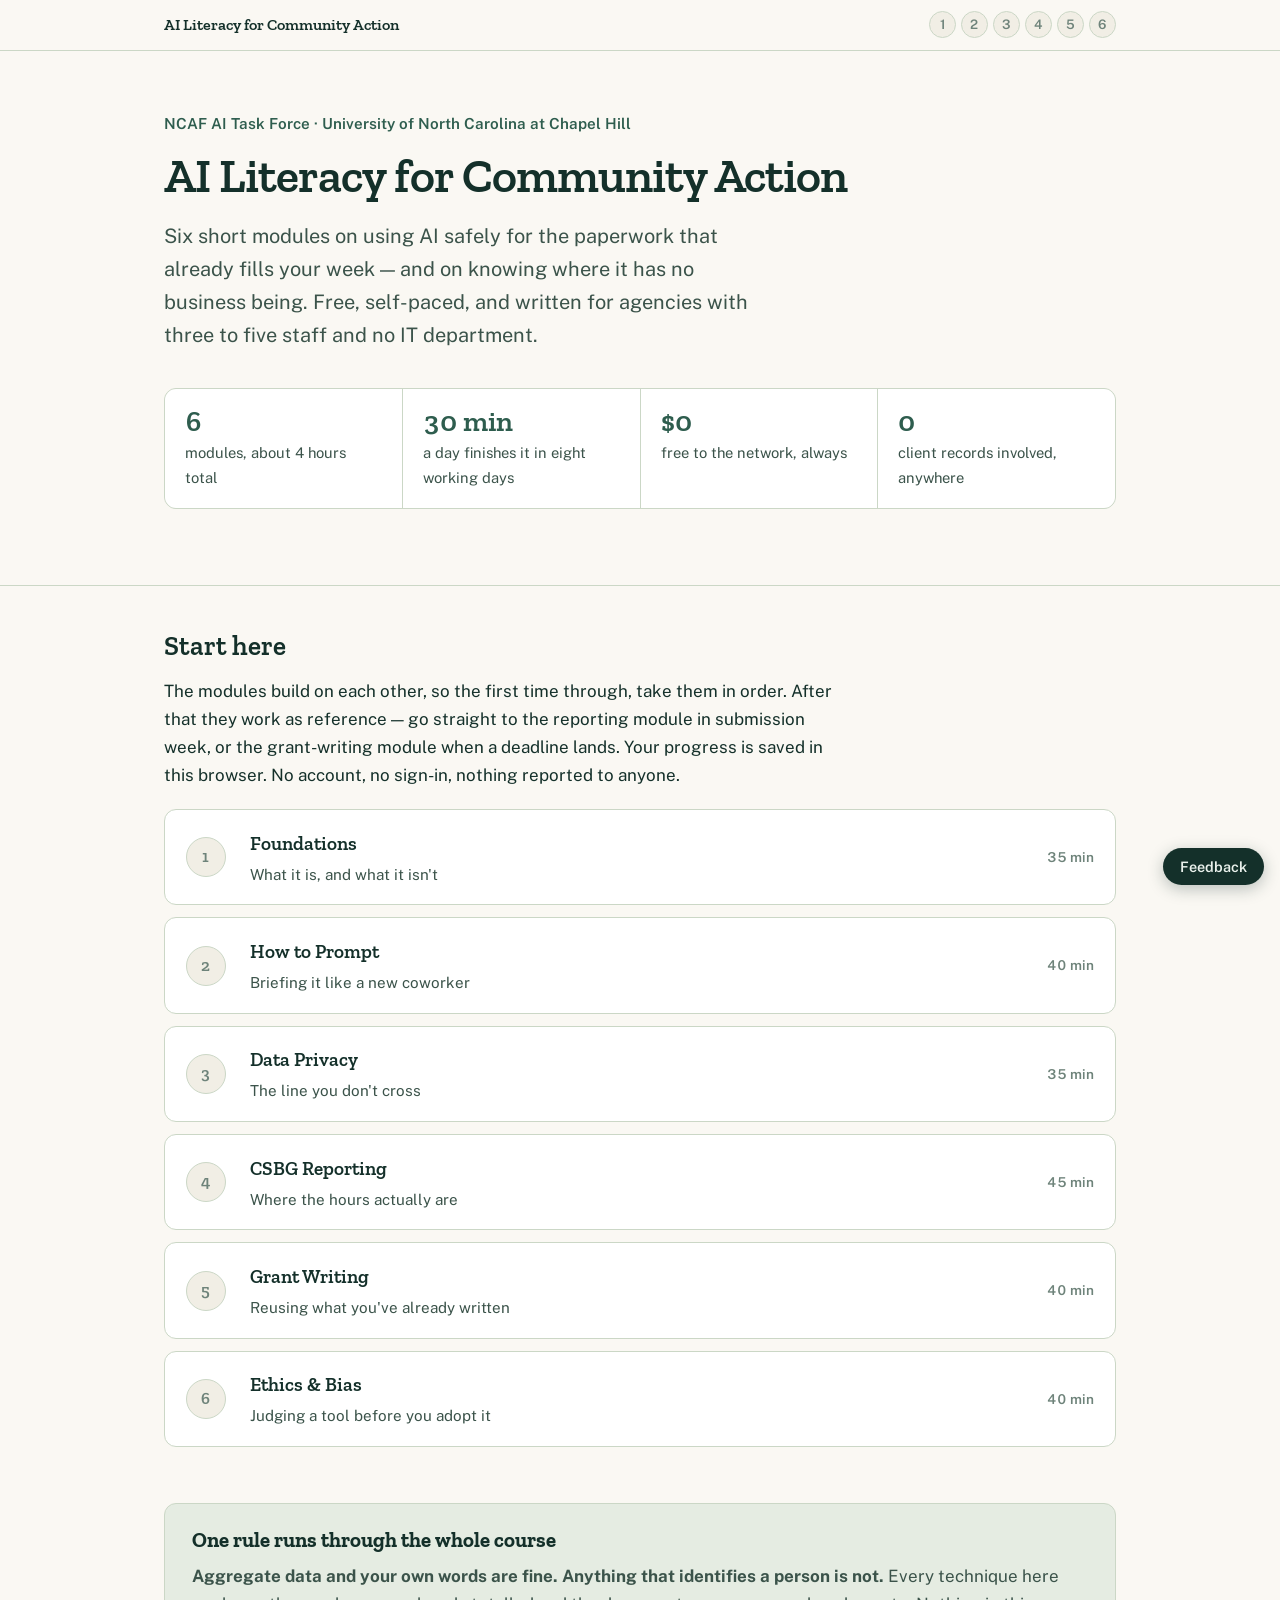
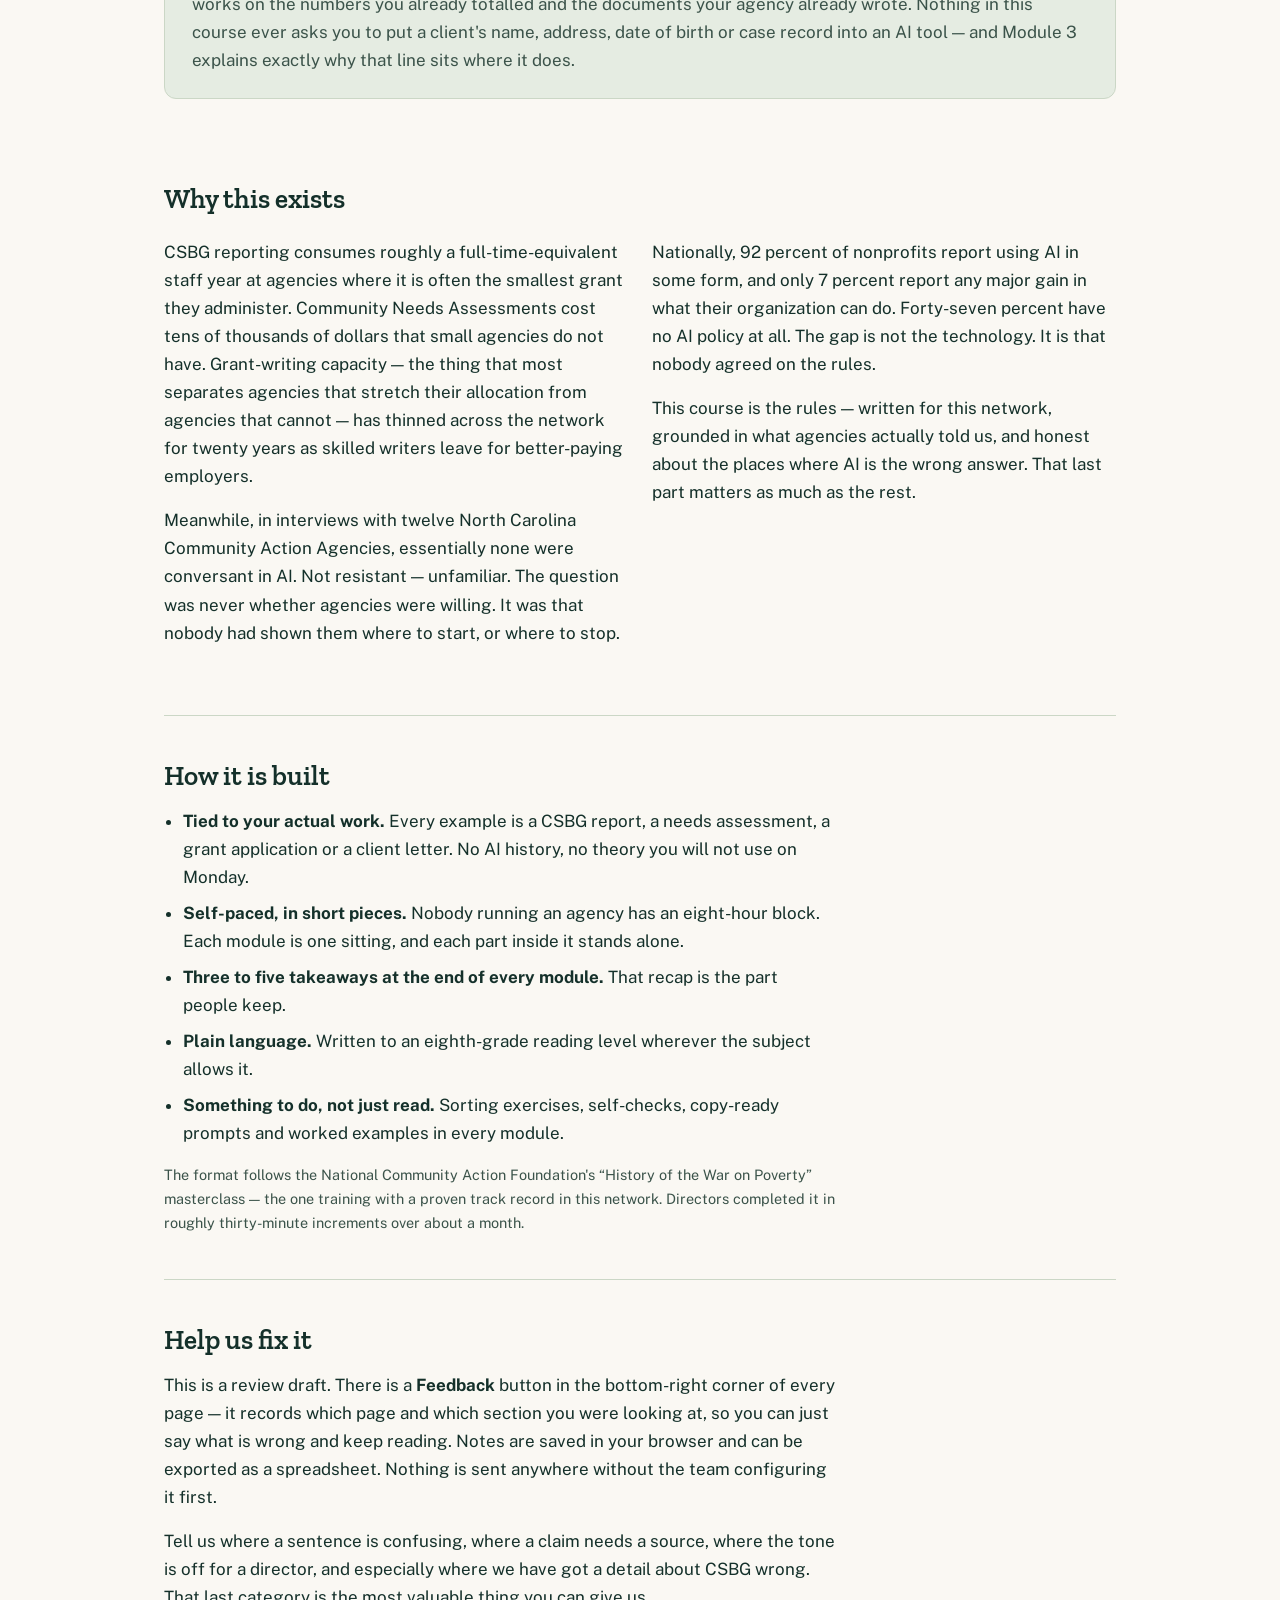
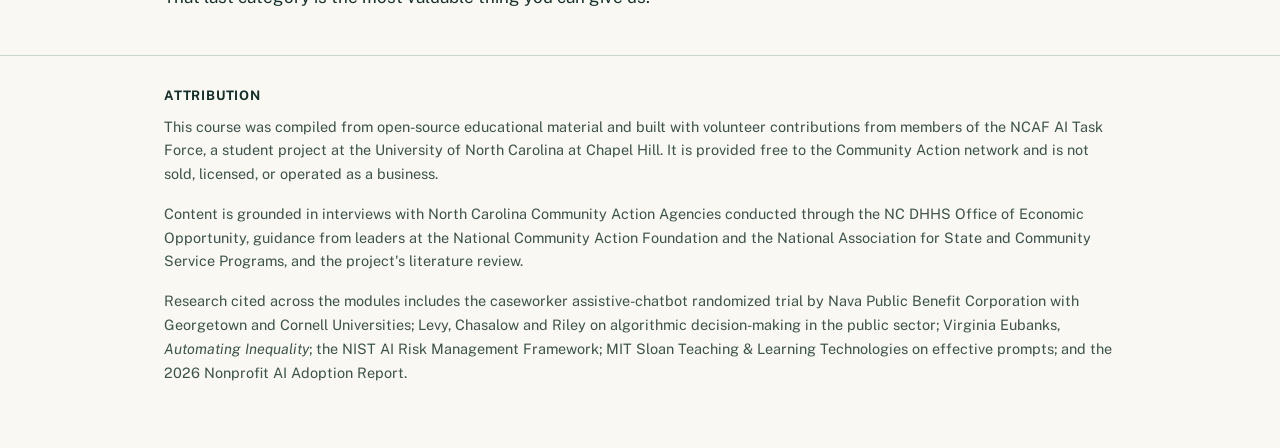
==== src/index.html @ 6fc1f71b "AI literacy course — review draft" ====
<!doctype html>
<html lang="en">
<head>
<meta charset="utf-8">
<meta name="viewport" content="width=device-width, initial-scale=1">
<title>AI Literacy for Community Action</title>
<meta name="description" content="A free, self-paced course helping Community Action Agency staff use AI safely on the administrative work that already fills their week.">
<link rel="preconnect" href="https://fonts.googleapis.com">
<link rel="preconnect" href="https://fonts.gstatic.com" crossorigin>
<link rel="stylesheet" href="https://fonts.googleapis.com/css2?family=Public+Sans:ital,wght@0,400;0,600;0,700;1,400&family=Zilla+Slab:wght@500;600;700&display=swap">
<link rel="stylesheet" href="assets/course.css">
</head>
<body>

<div class="sticky-head">
  <div class="topbar" data-topbar></div>
</div>

<header class="hero home-hero">
  <div class="wrap-wide">
    <p class="kicker">NCAF AI Task Force &middot; University of North Carolina at Chapel Hill</p>
    <h1>AI Literacy for Community Action</h1>
    <p class="lede">
      Six short modules on using AI safely for the paperwork that already fills your week &mdash;
      and on knowing where it has no business being. Free, self-paced, and written for agencies
      with three to five staff and no IT department.
    </p>

    <div class="stat-row">
      <div><div class="n">6</div><div class="l">modules, about 4 hours total</div></div>
      <div><div class="n">30 min</div><div class="l">a day finishes it in eight working days</div></div>
      <div><div class="n">$0</div><div class="l">free to the network, always</div></div>
      <div><div class="n">0</div><div class="l">client records involved, anywhere</div></div>
    </div>
  </div>
</header>

<main class="wrap-wide">

  <section class="lesson" id="start" style="border-bottom:none;padding-bottom:1rem;">
    <h2>Start here</h2>
    <p style="max-width:42rem;">
      The modules build on each other, so the first time through, take them in order. After that
      they work as reference &mdash; go straight to the reporting module in submission week, or
      the grant-writing module when a deadline lands. Your progress is saved in this browser. No
      account, no sign-in, nothing reported to anyone.
    </p>

    <div class="mod-list" id="modList"></div>
  </section>

  <div class="callout">
    <h2>One rule runs through the whole course</h2>
    <p>
      <strong>Aggregate data and your own words are fine. Anything that identifies a person is not.</strong>
      Every technique here works on the numbers you already totalled and the documents your agency
      already wrote. Nothing in this course ever asks you to put a client's name, address, date of
      birth or case record into an AI tool &mdash; and Module 3 explains exactly why that line sits
      where it does.
    </p>
  </div>

  <section class="lesson">
    <h2>Why this exists</h2>
    <div class="two-col">
      <div>
        <p>
          CSBG reporting consumes roughly a full-time-equivalent staff year at agencies where it is
          often the smallest grant they administer. Community Needs Assessments cost tens of
          thousands of dollars that small agencies do not have. Grant-writing capacity &mdash; the
          thing that most separates agencies that stretch their allocation from agencies that
          cannot &mdash; has thinned across the network for twenty years as skilled writers leave
          for better-paying employers.
        </p>
        <p>
          Meanwhile, in interviews with twelve North Carolina Community Action Agencies, essentially
          none were conversant in AI. Not resistant &mdash; unfamiliar. The question was never
          whether agencies were willing. It was that nobody had shown them where to start, or where
          to stop.
        </p>
      </div>
      <div>
        <p>
          Nationally, 92 percent of nonprofits report using AI in some form, and only 7 percent
          report any major gain in what their organization can do. Forty-seven percent have no AI
          policy at all. The gap is not the technology. It is that nobody agreed on the rules.
        </p>
        <p>
          This course is the rules &mdash; written for this network, grounded in what agencies
          actually told us, and honest about the places where AI is the wrong answer. That last
          part matters as much as the rest.
        </p>
      </div>
    </div>
  </section>

  <section class="lesson">
    <h2>How it is built</h2>
    <ul class="plain" style="max-width:42rem;">
      <li><strong>Tied to your actual work.</strong> Every example is a CSBG report, a needs assessment, a grant application or a client letter. No AI history, no theory you will not use on Monday.</li>
      <li><strong>Self-paced, in short pieces.</strong> Nobody running an agency has an eight-hour block. Each module is one sitting, and each part inside it stands alone.</li>
      <li><strong>Three to five takeaways at the end of every module.</strong> That recap is the part people keep.</li>
      <li><strong>Plain language.</strong> Written to an eighth-grade reading level wherever the subject allows it.</li>
      <li><strong>Something to do, not just read.</strong> Sorting exercises, self-checks, copy-ready prompts and worked examples in every module.</li>
    </ul>
    <p class="source-note" style="max-width:42rem;">
      The format follows the National Community Action Foundation's &ldquo;History of the War on
      Poverty&rdquo; masterclass &mdash; the one training with a proven track record in this
      network. Directors completed it in roughly thirty-minute increments over about a month.
    </p>
  </section>

  <section class="lesson" style="border-bottom:none;">
    <h2>Help us fix it</h2>
    <p style="max-width:42rem;">
      This is a review draft. There is a <strong>Feedback</strong> button in the bottom-right corner
      of every page &mdash; it records which page and which section you were looking at, so you can
      just say what is wrong and keep reading. Notes are saved in your browser and can be exported
      as a spreadsheet. Nothing is sent anywhere without the team configuring it first.
    </p>
    <p style="max-width:42rem;">
      Tell us where a sentence is confusing, where a claim needs a source, where the tone is off for
      a director, and especially where we have got a detail about CSBG wrong. That last category is
      the most valuable thing you can give us.
    </p>
  </section>

</main>

<footer class="attrib">
  <div class="wrap-wide">
    <h4>Attribution</h4>
    <p>
      This course was compiled from open-source educational material and built with volunteer
      contributions from members of the NCAF AI Task Force, a student project at the University of
      North Carolina at Chapel Hill. It is provided free to the Community Action network and is not
      sold, licensed, or operated as a business.
    </p>
    <p>
      Content is grounded in interviews with North Carolina Community Action Agencies conducted
      through the NC DHHS Office of Economic Opportunity, guidance from leaders at the National
      Community Action Foundation and the National Association for State and Community Service
      Programs, and the project's literature review.
    </p>
    <p>
      Research cited across the modules includes the caseworker assistive-chatbot randomized trial
      by Nava Public Benefit Corporation with Georgetown and Cornell Universities; Levy, Chasalow
      and Riley on algorithmic decision-making in the public sector; Virginia Eubanks,
      <em>Automating Inequality</em>; the NIST AI Risk Management Framework; MIT Sloan Teaching
      &amp; Learning Technologies on effective prompts; and the 2026 Nonprofit AI Adoption Report.
    </p>
  </div>
</footer>

<script src="assets/config.js"></script>
<script src="assets/course.js" defer></script>
<script src="assets/feedback.js" defer></script>
<script>
document.addEventListener("DOMContentLoaded", function () {
  var host = document.getElementById("modList");
  var prog = window.NCAF_progress ? window.NCAF_progress() : {};
  host.innerHTML = (window.NCAF_MODULES || []).map(function (m) {
    var done = prog["m" + m.n] && prog["m" + m.n].complete;
    return '<a class="mod-card' + (done ? " done" : "") + '" href="' + m.file + '">' +
      '<span class="num">' + (done ? "✓" : m.n) + "</span>" +
      '<span><span class="nm">' + m.name + '</span><span class="ds">' + m.ds + "</span></span>" +
      '<span class="mins">' + (done ? "Complete" : m.mins + " min") + "</span></a>";
  }).join("");
});
</script>
</body>
</html>
---- src/assets/course.css ----
/* ===========================================================================
   NCAF AI Task Force — AI Literacy for Community Action Agencies
   Shared stylesheet. Design system established in Module 2 (M. Golbasi) and
   carried unchanged across the series.
   =========================================================================== */

:root {
  --paper: #FAF8F3;
  --paper-2: #F1EEE5;
  --ink: #14302A;
  --ink-soft: #3B534A;
  --ink-faint: #6E837A;
  --green: #2E5D4E;
  --green-deep: #24493D;
  --sage: #E5ECE2;
  --sage-line: #CBD7C6;
  --marigold: #B0740F;
  --marigold-soft: #F6E9CB;
  --rust: #A2412A;
  --rust-soft: #F4E1D9;
  --rust-line: #E4C4B9;
  --white: #FFFFFF;
  --shadow-sm: 0 1px 2px rgba(20,48,42,.06);
  --shadow-md: 0 2px 12px rgba(20,48,42,.09);
  --shadow-lg: 0 8px 30px rgba(20,48,42,.16);
  --radius: 6px;
  --radius-lg: 12px;
  --maxw: 46rem;
}

* { box-sizing: border-box; }
html { scroll-behavior: smooth; }
@media (prefers-reduced-motion: reduce) {
  html { scroll-behavior: auto; }
  *, *::before, *::after { transition: none !important; animation: none !important; }
}

body {
  margin: 0;
  background: var(--paper);
  color: var(--ink);
  font-family: "Public Sans", system-ui, -apple-system, sans-serif;
  font-size: 1.0625rem;
  line-height: 1.65;
  -webkit-font-smoothing: antialiased;
}

h1, h2, h3, h4 {
  font-family: "Zilla Slab", Georgia, serif;
  line-height: 1.15;
  color: var(--ink);
  margin: 0;
  text-wrap: balance;
}
p { margin: 0 0 1rem; }
p:last-child { margin-bottom: 0; }
a { color: var(--green); }
:focus-visible { outline: 2px solid var(--marigold); outline-offset: 2px; }
[hidden] { display: none !important; }

.wrap { max-width: var(--maxw); margin: 0 auto; padding-inline: 1.25rem; }
.wrap-wide { max-width: 62rem; margin: 0 auto; padding-inline: 1.25rem; }

/* ---------- top bar ---------- */

.sticky-head { position: sticky; top: 0; z-index: 40; background: var(--paper); }
.topbar { border-bottom: 1px solid var(--sage-line); background: var(--paper); }
.topbar-in {
  max-width: 62rem; margin: 0 auto; padding: .7rem 1.25rem;
  display: flex; align-items: center; gap: 1rem; flex-wrap: wrap;
}
.topbar a.home {
  font-family: "Zilla Slab", Georgia, serif; font-weight: 600; font-size: 1rem;
  color: var(--ink); text-decoration: none; white-space: nowrap;
}
.topbar a.home:hover { color: var(--green); }
.topbar .seq { display: flex; gap: .3rem; margin-left: auto; flex-wrap: wrap; }
.topbar .seq a {
  width: 1.7rem; height: 1.7rem; border-radius: 999px;
  display: grid; place-items: center; text-decoration: none;
  font-size: .82rem; font-weight: 600;
  background: var(--paper-2); color: var(--ink-faint); border: 1px solid var(--sage-line);
}
.topbar .seq a:hover { border-color: var(--green); color: var(--green); }
.topbar .seq a.here { background: var(--green); color: #fff; border-color: var(--green); }
.topbar .seq a.done { background: var(--sage); color: var(--green); border-color: var(--green); }

.progress-track { height: 4px; background: var(--paper-2); }
.progress-fill { height: 100%; width: 0%; background: var(--marigold); transition: width .35s ease; }

/* ---------- hero ---------- */

.hero { padding-block: 3.25rem 2.25rem; border-bottom: 1px solid var(--sage-line); }
.hero .kicker { font-weight: 600; font-size: .95rem; color: var(--green); margin-bottom: .75rem; }
.hero h1 { font-size: 2.55rem; font-weight: 600; letter-spacing: -.01em; margin-bottom: 1rem; }
.hero .lede { font-size: 1.2rem; color: var(--ink-soft); max-width: 34rem; }
.meta-row {
  display: flex; flex-wrap: wrap; gap: 1.25rem; margin-top: 1.7rem;
  font-size: .95rem; color: var(--ink-soft);
}
.meta-row strong { color: var(--ink); font-weight: 600; }
@media (max-width: 560px) { .hero h1 { font-size: 1.95rem; } .hero .lede { font-size: 1.08rem; } }

/* ---------- objectives ---------- */

.objectives {
  margin: 2.5rem 0; background: var(--sage); border: 1px solid var(--sage-line);
  border-radius: var(--radius); padding: 1.5rem 1.6rem;
}
.objectives h2 { font-size: 1.25rem; margin-bottom: .9rem; }
.objectives ul { margin: 0; padding-left: 1.2rem; }
.objectives li { margin-bottom: .55rem; }
.objectives li:last-child { margin-bottom: 0; }

/* ---------- lesson sections ---------- */

section.lesson {
  padding-block: 2.75rem; border-bottom: 1px solid var(--sage-line); scroll-margin-top: 4.5rem;
}
section.lesson h2 { font-size: 1.7rem; font-weight: 600; margin-bottom: 1rem; }
section.lesson h3 { font-size: 1.2rem; font-weight: 600; margin: 1.75rem 0 .6rem; color: var(--green); }
.section-num {
  display: inline-block; font-family: "Zilla Slab", serif; font-weight: 600;
  color: var(--marigold); font-size: 1.1rem; margin-bottom: .3rem;
}

ul.plain { padding-left: 1.2rem; margin: .5rem 0 1rem; }
ul.plain li { margin-bottom: .5rem; }
ol.plain { padding-left: 1.3rem; margin: .5rem 0 1rem; }
ol.plain li { margin-bottom: .5rem; }

/* ---------- content blocks ---------- */

.model-card {
  background: var(--white); border: 1px solid var(--sage-line);
  border-left: 4px solid var(--marigold); border-radius: var(--radius);
  padding: 1.4rem 1.5rem; margin: 1.25rem 0; box-shadow: var(--shadow-sm);
}
.model-card p:first-child { font-weight: 600; }

.horizon {
  background: var(--white); border: 1px solid var(--sage-line);
  border-left: 4px solid var(--green); border-radius: var(--radius);
  padding: 1.2rem 1.4rem; margin: 1.25rem 0;
}
.horizon h3 { margin-top: 0; }

.risk {
  background: var(--rust-soft); border: 1px solid var(--rust-line);
  border-radius: var(--radius); padding: 1.2rem 1.4rem; margin: 1.25rem 0;
}
.risk h3 { color: var(--rust); margin-top: 0; }
.risk ul { margin-bottom: 0; }

.compare { display: grid; grid-template-columns: 1fr 1fr; gap: 1rem; margin: 1rem 0 .5rem; }
@media (max-width: 620px) { .compare { grid-template-columns: 1fr; } }
.ex { border-radius: var(--radius); padding: 1rem 1.1rem; font-size: .98rem; }
.ex .tag { font-weight: 700; font-size: .82rem; letter-spacing: .02em; display: block; margin-bottom: .5rem; }
.ex.weak { background: var(--rust-soft); border: 1px solid var(--rust-line); }
.ex.weak .tag { color: var(--rust); }
.ex.strong { background: var(--sage); border: 1px solid var(--sage-line); }
.ex.strong .tag { color: var(--green); }
.ex .quote { font-style: italic; }

.isnot { display: grid; grid-template-columns: 1fr 1fr; gap: .9rem; margin: 1.25rem 0; }
@media (max-width: 620px) { .isnot { grid-template-columns: 1fr; } }
.isnot .col {
  background: var(--white); border: 1px solid var(--sage-line);
  border-radius: var(--radius); padding: 1rem 1.1rem;
}
.isnot h4 {
  font-family: "Public Sans", sans-serif; font-size: .85rem; letter-spacing: .06em;
  text-transform: uppercase; margin-bottom: .7rem; font-weight: 700;
}
.isnot .col.yes h4 { color: var(--green); }
.isnot .col.no h4 { color: var(--rust); }
.isnot ul { margin: 0; padding-left: 1.1rem; }
.isnot li { margin-bottom: .4rem; font-size: .98rem; }
.isnot li:last-child { margin-bottom: 0; }

.types { display: grid; grid-template-columns: 1fr 1fr; gap: .9rem; margin: 1.25rem 0; }
@media (max-width: 620px) { .types { grid-template-columns: 1fr; } }
.type-item {
  background: var(--white); border: 1px solid var(--sage-line);
  border-radius: var(--radius); padding: 1rem 1.1rem;
}
.type-item strong { color: var(--green); display: block; margin-bottom: .25rem; }
.type-item span { font-size: .96rem; color: var(--ink-soft); }

.prompt-box {
  position: relative; background: var(--ink); color: #EAF1EC;
  border-radius: var(--radius); padding: 1.2rem 1.3rem; margin: 1rem 0;
  font-size: .97rem; line-height: 1.6;
}
.prompt-box .label {
  display: block; color: var(--marigold-soft); font-weight: 600;
  font-size: .85rem; margin-bottom: .6rem;
}
.prompt-box .copy-target { display: block; padding-right: 3.8rem; white-space: pre-wrap; }
.copy-btn {
  position: absolute; top: .85rem; right: .85rem;
  background: rgba(255,255,255,.12); color: #EAF1EC; border: 1px solid rgba(255,255,255,.25);
  border-radius: 4px; padding: .3rem .7rem; font-family: "Public Sans", sans-serif;
  font-size: .82rem; font-weight: 600; cursor: pointer; transition: background .2s ease;
}
.copy-btn:hover { background: rgba(255,255,255,.22); }
.copy-btn.copied { background: var(--marigold); border-color: var(--marigold); color: #fff; }

.evidence { margin: 1.25rem 0; }
.evidence .row {
  display: grid; grid-template-columns: 8.5rem 1fr; gap: 1rem;
  padding: 1rem 0; border-bottom: 1px solid var(--paper-2);
}
.evidence .row:last-child { border-bottom: none; }
@media (max-width: 620px) { .evidence .row { grid-template-columns: 1fr; gap: .35rem; } }
.evidence .who { font-weight: 700; font-size: .92rem; color: var(--green); line-height: 1.4; }
.evidence .row.caution .who { color: var(--rust); }

.source-note { font-size: .9rem; color: var(--ink-soft); margin-top: .75rem; }

table.data {
  width: 100%; border-collapse: collapse; margin: 1.25rem 0; font-size: .96rem;
}
.table-scroll { overflow-x: auto; }
table.data th, table.data td {
  text-align: left; padding: .6rem .7rem; border-bottom: 1px solid var(--sage-line);
  vertical-align: top;
}
table.data th {
  font-family: "Public Sans", sans-serif; font-size: .8rem; letter-spacing: .05em;
  text-transform: uppercase; color: var(--ink-faint); font-weight: 700;
}
table.data tbody tr:last-child td { border-bottom: none; }

/* ---------- interactive: sorter ---------- */

.sorter {
  background: var(--white); border: 1px solid var(--sage-line); border-radius: var(--radius);
  padding: 1.4rem 1.5rem; margin: 1.25rem 0; box-shadow: var(--shadow-sm);
}
.legend {
  display: flex; flex-wrap: wrap; gap: .75rem 1.4rem; font-size: .92rem; color: var(--ink-soft);
  padding-bottom: 1.1rem; margin-bottom: 1.1rem; border-bottom: 1px solid var(--paper-2);
}
.legend span { display: inline-flex; align-items: baseline; gap: .45rem; }
.swatch { width: .7rem; height: .7rem; border-radius: 2px; display: inline-block; flex: none; transform: translateY(1px); }
.swatch.go { background: var(--green); }
.swatch.ask { background: var(--marigold); }
.swatch.never { background: var(--rust); }

.task { padding: .95rem 0; border-bottom: 1px solid var(--paper-2); }
.task:last-of-type { border-bottom: none; }
.task .stem { margin-bottom: .65rem; }
.task .choices { display: flex; flex-wrap: wrap; gap: .5rem; }
.pick {
  background: var(--paper-2); border: 1px solid var(--sage-line); border-radius: 999px;
  padding: .32rem .85rem; font-family: "Public Sans", sans-serif; font-size: .9rem;
  font-weight: 600; color: var(--ink-soft); cursor: pointer;
  transition: background .15s ease, color .15s ease, border-color .15s ease;
}
.pick:hover:not(:disabled) { border-color: var(--green); color: var(--ink); }
.pick:disabled { cursor: default; }
.pick.right { background: var(--green); border-color: var(--green); color: #fff; }
.pick.wrong { background: var(--rust); border-color: var(--rust); color: #fff; }
.pick.reveal { background: var(--sage); border-color: var(--green); color: var(--green); }
.task .why {
  display: none; margin-top: .6rem; font-size: .95rem; color: var(--ink-soft);
  padding-left: .85rem; border-left: 3px solid var(--sage-line);
}
.task .why.show { display: block; }
.score {
  margin-top: 1.2rem; padding-top: 1.1rem; border-top: 1px solid var(--paper-2);
  font-weight: 600; color: var(--green);
}

/* ---------- interactive: checklist ---------- */

.checklist {
  background: var(--paper-2); border: 1px solid var(--sage-line);
  border-radius: var(--radius); padding: 1.2rem 1.4rem; margin: 1.25rem 0;
}
.checklist h3 { margin-top: 0; }
.checklist label { display: flex; align-items: flex-start; gap: .6rem; padding: .4rem 0; cursor: pointer; }
.checklist input { margin-top: .42rem; flex: none; accent-color: var(--green); }

/* ---------- interactive: reveal ---------- */

.reveal-btn {
  background: var(--green); color: #fff; border: none; border-radius: var(--radius);
  padding: .6rem 1.1rem; font-family: "Public Sans", sans-serif; font-size: .95rem;
  font-weight: 600; cursor: pointer; transition: background .2s ease;
}
.reveal-btn:hover { background: var(--green-deep); }
.answer { display: none; margin-top: 1rem; }
.answer.show { display: block; }
.practice { background: var(--paper-2); }

/* ---------- interactive: quiz ---------- */

.quiz-q { margin-bottom: 1.75rem; }
.quiz-q p.q { font-weight: 600; margin-bottom: .75rem; }
.option {
  display: block; width: 100%; text-align: left; background: var(--white);
  border: 1px solid var(--sage-line); border-radius: var(--radius);
  padding: .7rem .9rem; margin-bottom: .5rem; font-family: "Public Sans", sans-serif;
  font-size: .98rem; color: var(--ink); cursor: pointer;
  transition: border-color .15s ease, background .15s ease;
}
.option:hover:not(:disabled) { border-color: var(--green); }
.option:disabled { cursor: default; }
.option.correct { background: var(--sage); border-color: var(--green); font-weight: 600; }
.option.wrong { background: var(--rust-soft); border-color: var(--rust); }
.feedback {
  display: none; margin-top: .35rem; font-size: .95rem; color: var(--ink-soft); padding-left: .2rem;
}
.feedback.show { display: block; }

/* ---------- done buttons ---------- */

.done-row { margin-top: 1.5rem; }
.done-btn {
  background: transparent; border: 1px solid var(--sage-line); border-radius: var(--radius);
  padding: .45rem .9rem; font-family: "Public Sans", sans-serif; font-size: .9rem;
  font-weight: 600; color: var(--ink-soft); cursor: pointer; transition: all .15s ease;
}
.done-btn:hover { border-color: var(--green); color: var(--green); }
.done-btn.is-done { background: var(--sage); border-color: var(--green); color: var(--green); }

/* ---------- takeaways ---------- */

.takeaways {
  background: var(--ink); color: #EAF1EC; border-radius: var(--radius);
  padding: 2rem 2.1rem; margin: 2.75rem 0;
}
.takeaways h2 { color: #fff; font-size: 1.6rem; margin-bottom: 1.1rem; }
.takeaways ol { margin: 0; padding-left: 1.3rem; }
.takeaways li { margin-bottom: .85rem; }
.takeaways li:last-child { margin-bottom: 0; }
.takeaways strong { color: var(--marigold-soft); }
@media (max-width: 560px) { .takeaways { padding: 1.5rem 1.4rem; } }

/* ---------- next / footer ---------- */

.next {
  border: 1px solid var(--sage-line); border-radius: var(--radius); background: var(--white);
  padding: 1.3rem 1.5rem; margin-bottom: 2.75rem;
  display: flex; flex-wrap: wrap; gap: 1rem; align-items: center;
}
.next .txt { flex: 1 1 18rem; }
.next h3 { margin: 0 0 .35rem; font-size: 1.15rem; }
.next p { color: var(--ink-soft); margin: 0; font-size: .97rem; }
.next a.go {
  background: var(--green); color: #fff; text-decoration: none; font-weight: 600;
  border-radius: var(--radius); padding: .6rem 1.15rem; white-space: nowrap;
}
.next a.go:hover { background: var(--green-deep); }

footer.attrib {
  border-top: 1px solid var(--sage-line); padding-block: 2rem 4rem;
  font-size: .9rem; color: var(--ink-soft);
}
footer.attrib h4 {
  font-family: "Public Sans", sans-serif; font-size: .82rem; letter-spacing: .06em;
  text-transform: uppercase; margin-bottom: .7rem; color: var(--ink);
}

/* ===========================================================================
   HOME PAGE
   =========================================================================== */

.home-hero { padding-block: 3.75rem 2.5rem; }
.home-hero h1 { font-size: 3rem; font-weight: 600; letter-spacing: -.02em; margin-bottom: 1.1rem; }
.home-hero .lede { font-size: 1.25rem; color: var(--ink-soft); max-width: 38rem; }
@media (max-width: 620px) { .home-hero h1 { font-size: 2.1rem; } .home-hero .lede { font-size: 1.1rem; } }

.stat-row {
  display: grid; grid-template-columns: repeat(auto-fit, minmax(11rem, 1fr));
  gap: 1px; background: var(--sage-line); border: 1px solid var(--sage-line);
  border-radius: var(--radius-lg); overflow: hidden; margin: 2.25rem 0;
}
.stat-row > div { background: var(--white); padding: 1.1rem 1.25rem; }
.stat-row .n {
  font-family: "Zilla Slab", serif; font-size: 1.8rem; font-weight: 600;
  color: var(--green); line-height: 1; margin-bottom: .35rem;
  font-variant-numeric: tabular-nums;
}
.stat-row .l { font-size: .92rem; color: var(--ink-soft); }

.mod-list { display: grid; gap: .75rem; margin: 1.25rem 0 0; }
.mod-card {
  display: grid; grid-template-columns: 3rem 1fr auto; gap: 1rem; align-items: center;
  background: var(--white); border: 1px solid var(--sage-line); border-radius: var(--radius-lg);
  padding: 1.1rem 1.3rem; text-decoration: none; color: var(--ink);
  transition: border-color .15s ease, box-shadow .15s ease, transform .1s ease;
}
.mod-card:hover { border-color: var(--green); box-shadow: var(--shadow-md); }
.mod-card:active { transform: scale(.996); }
.mod-card .num {
  width: 2.5rem; height: 2.5rem; border-radius: 999px; display: grid; place-items: center;
  font-family: "Zilla Slab", serif; font-weight: 600; font-size: 1.05rem;
  background: var(--paper-2); color: var(--ink-faint); border: 1px solid var(--sage-line);
}
.mod-card.done .num { background: var(--green); color: #fff; border-color: var(--green); }
.mod-card .nm { font-family: "Zilla Slab", serif; font-size: 1.2rem; font-weight: 600; display: block; }
.mod-card .ds { font-size: .95rem; color: var(--ink-soft); display: block; margin-top: .15rem; }
.mod-card .mins {
  font-size: .85rem; color: var(--ink-faint); font-weight: 600; white-space: nowrap;
  font-variant-numeric: tabular-nums;
}
@media (max-width: 560px) {
  .mod-card { grid-template-columns: 2.5rem 1fr; }
  .mod-card .mins { grid-column: 2; }
}

.callout {
  background: var(--sage); border: 1px solid var(--sage-line); border-radius: var(--radius-lg);
  padding: 1.5rem 1.7rem; margin: 2.5rem 0;
}
.callout h2 { font-size: 1.3rem; margin-bottom: .6rem; }
.callout p { color: var(--ink-soft); }
.callout p:last-child { margin-bottom: 0; }

.two-col { display: grid; grid-template-columns: 1fr 1fr; gap: 1.5rem; margin: 1.5rem 0; }
@media (max-width: 700px) { .two-col { grid-template-columns: 1fr; } }

.pill {
  display: inline-block; background: var(--marigold-soft); color: var(--marigold);
  border-radius: 999px; padding: .15rem .6rem; font-size: .75rem; font-weight: 700;
  letter-spacing: .04em; text-transform: uppercase; vertical-align: middle;
}
.pill.draft { background: var(--rust-soft); color: var(--rust); }
.pill.ready { background: var(--sage); color: var(--green); }
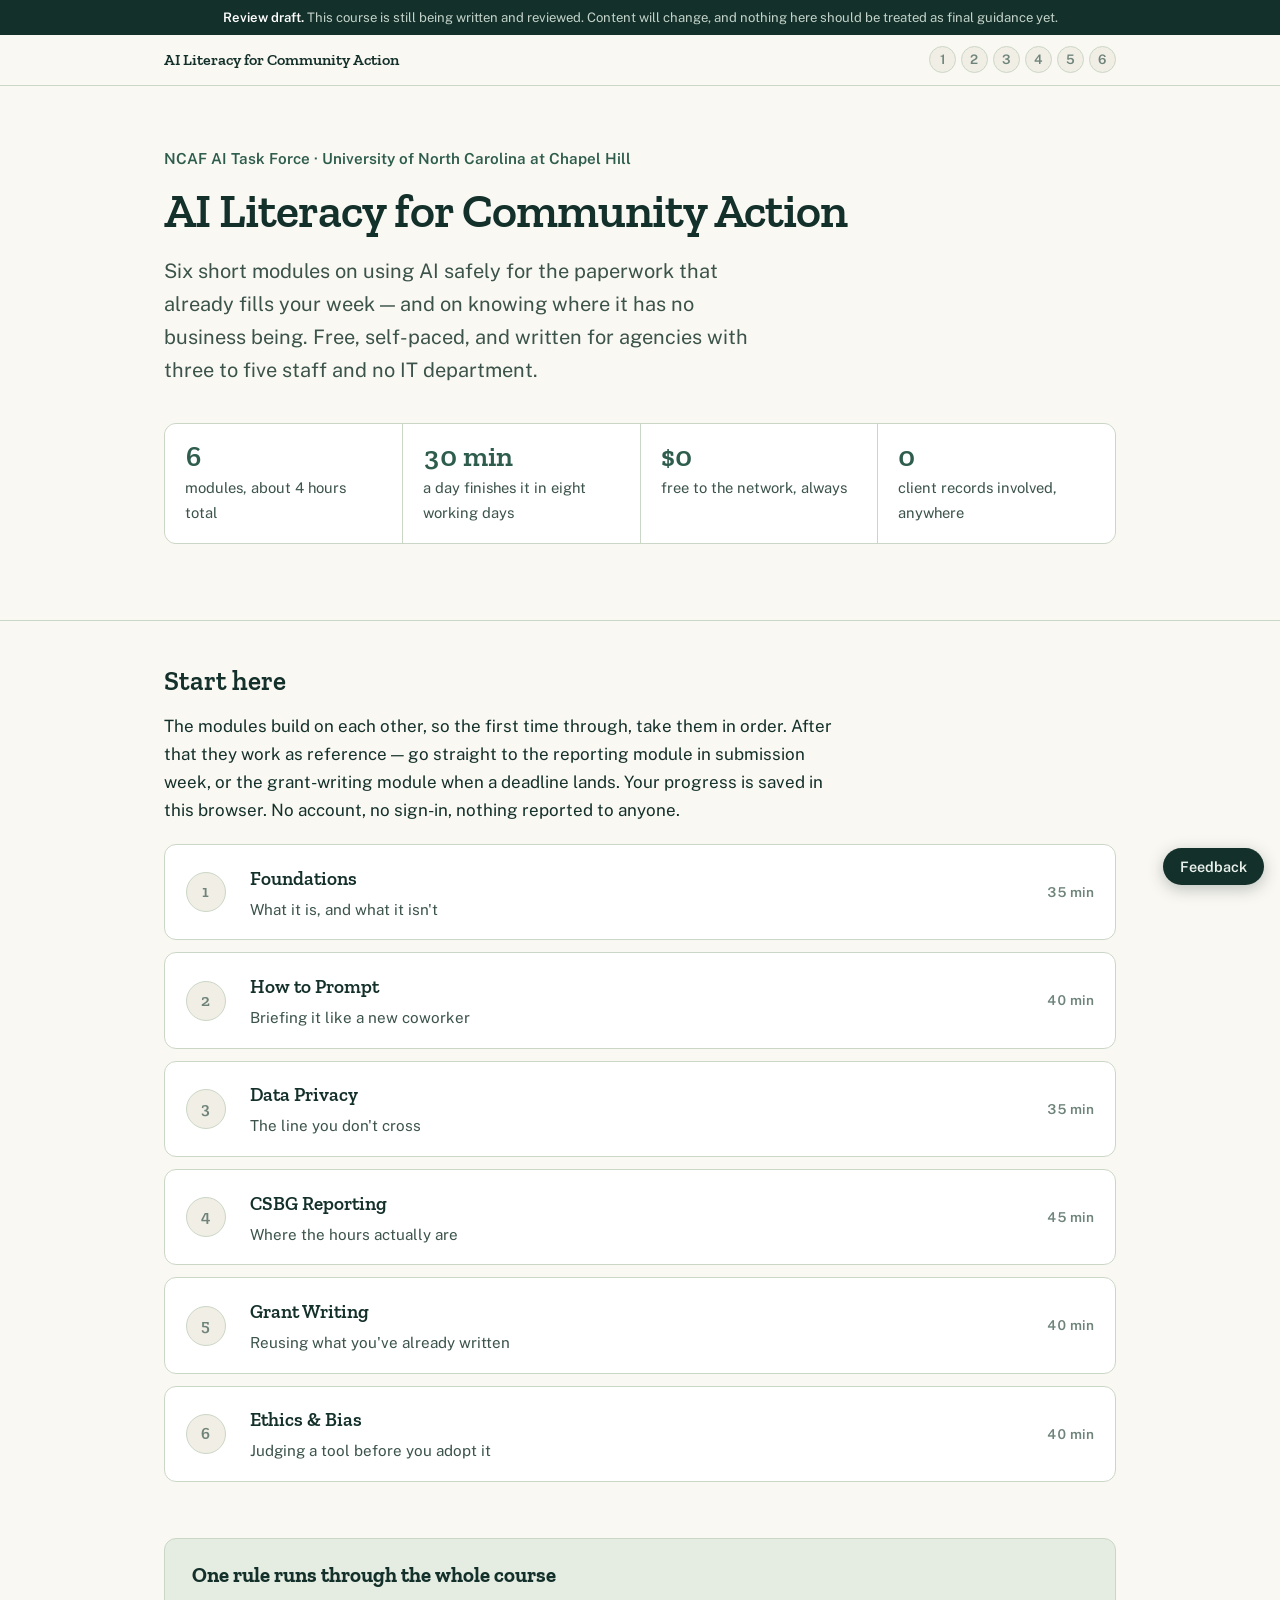
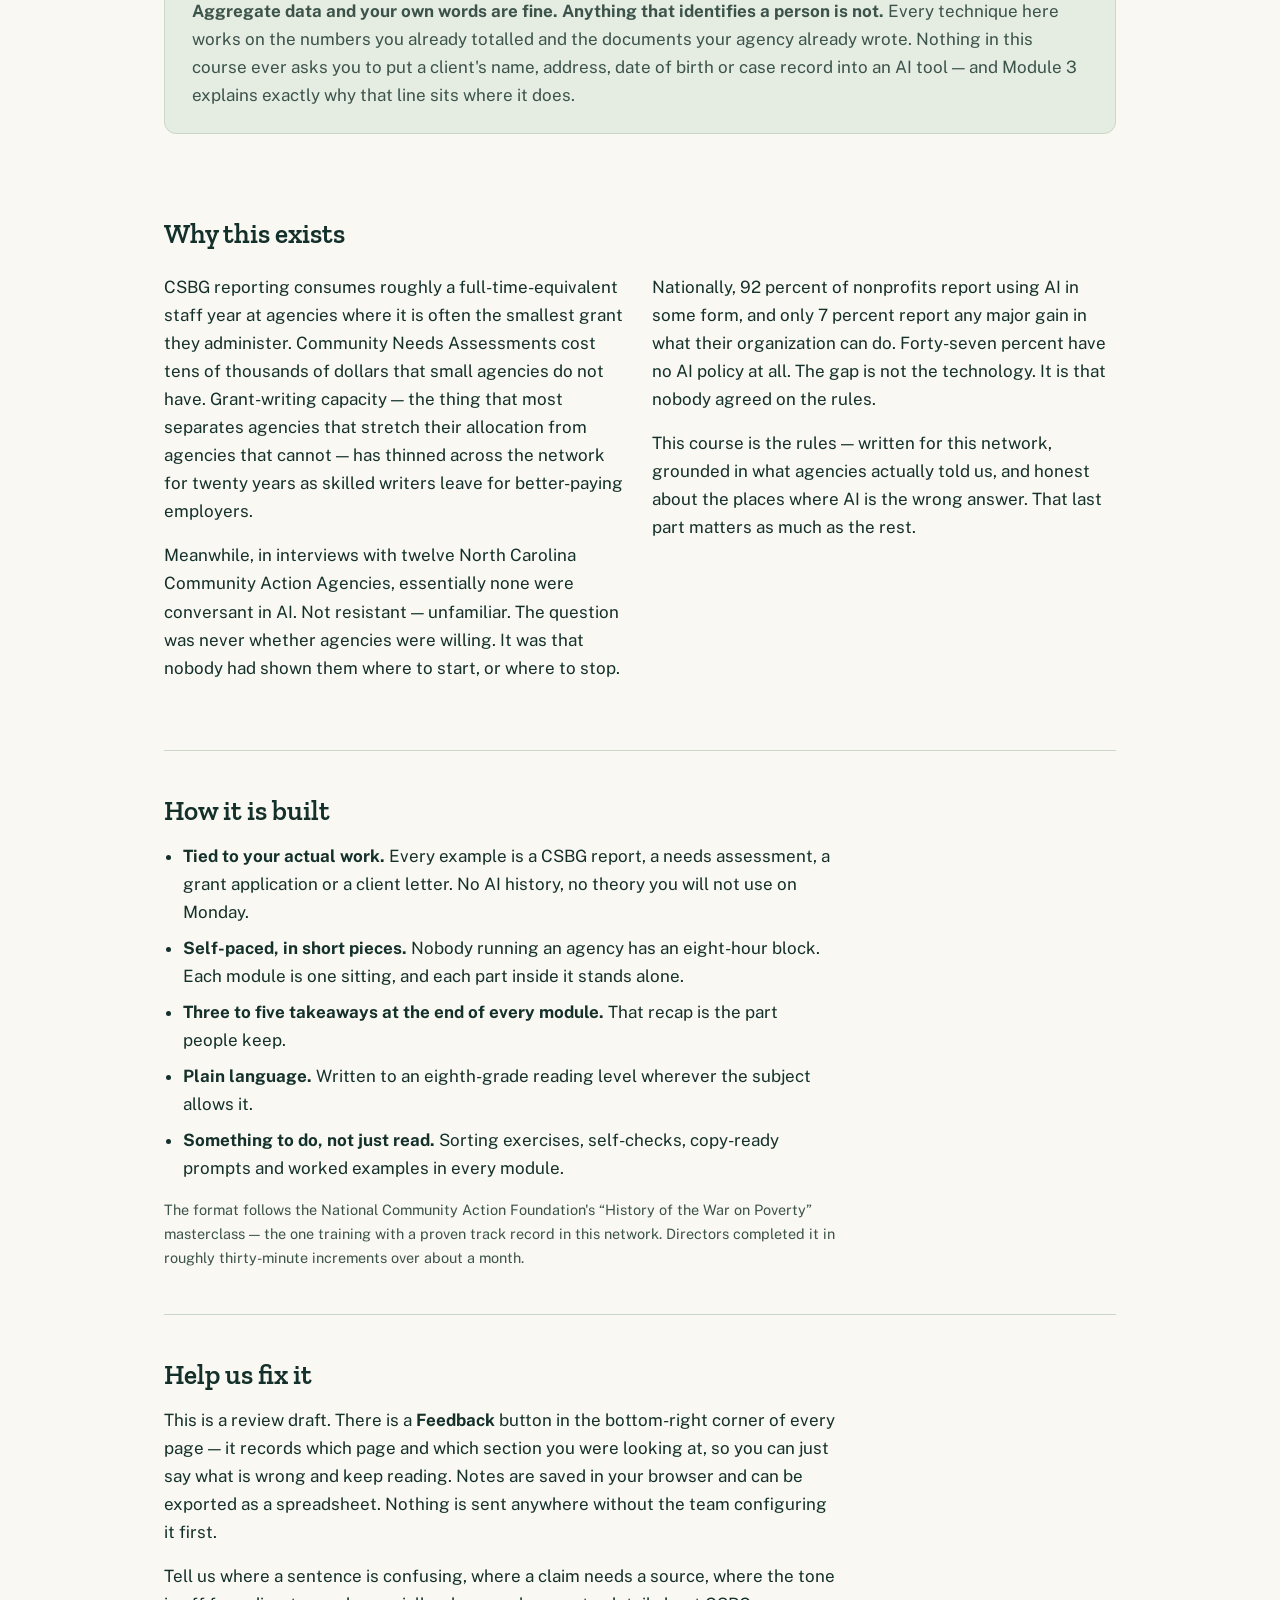
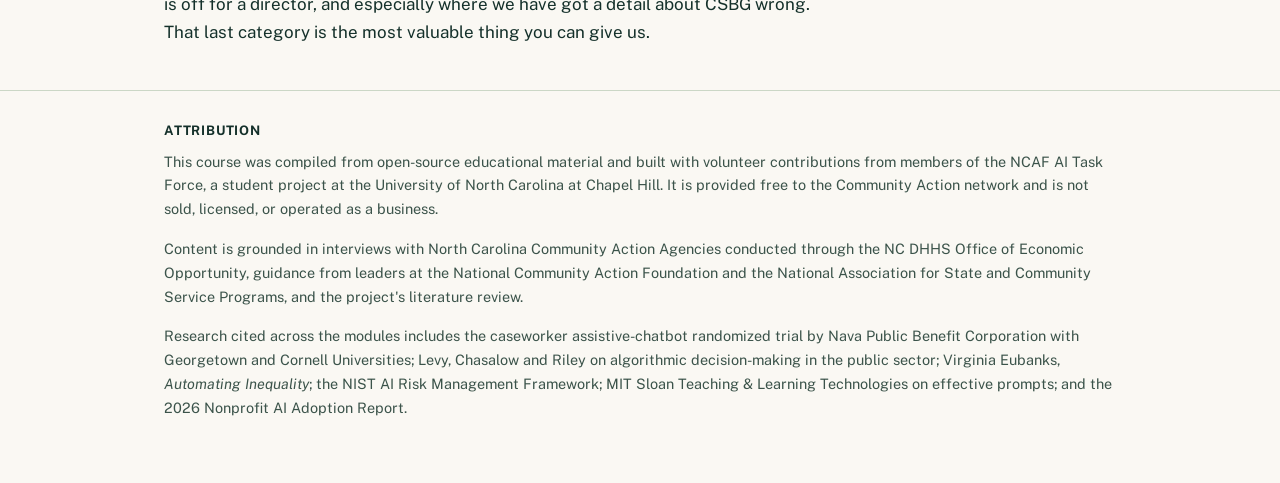
==== commit 902eea70: "Prepare for public release - Add review-draft notice to every page, toggled by NCAF_DRAFT in config." ====
--- a/src/index.html
+++ b/src/index.html
@@ -153,6 +153,7 @@
 </footer>
 
 <script src="assets/config.js"></script>
+<script src="assets/draft-banner.js"></script>
 <script src="assets/course.js" defer></script>
 <script src="assets/feedback.js" defer></script>
 <script>
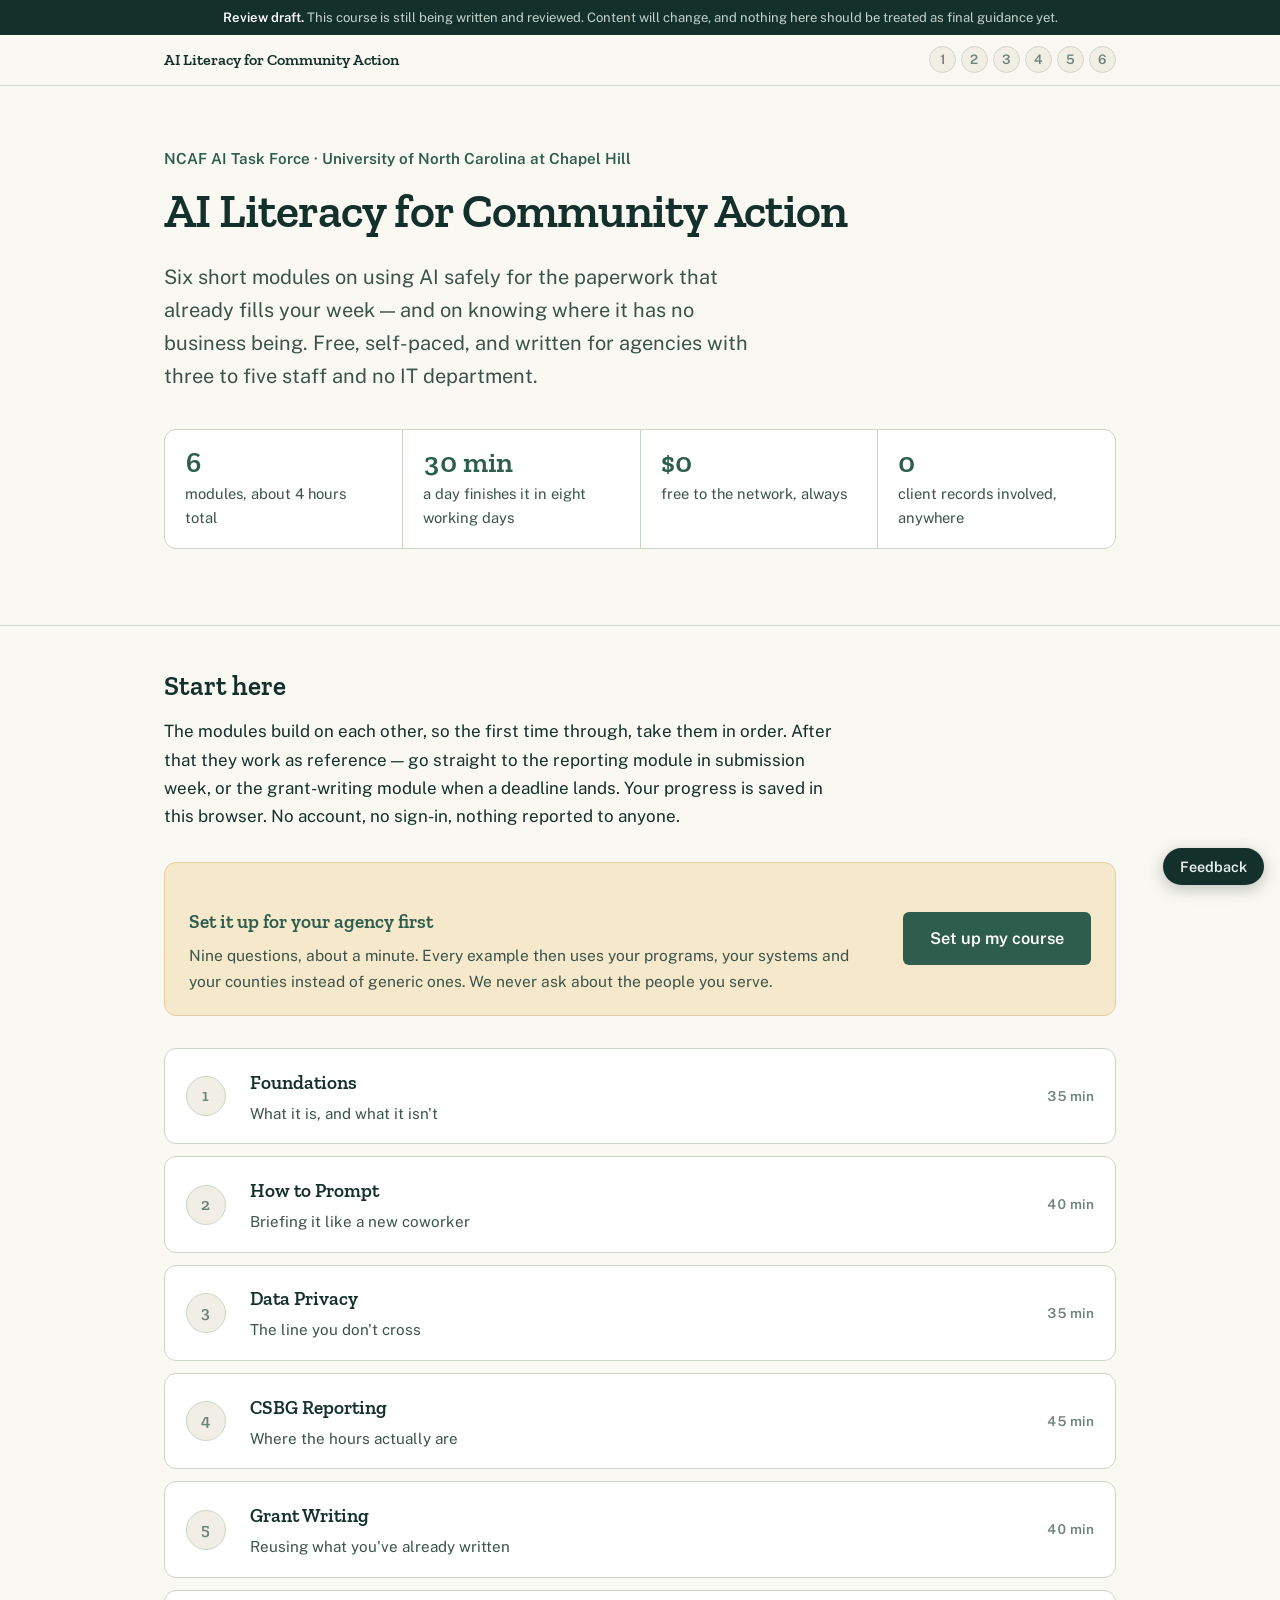
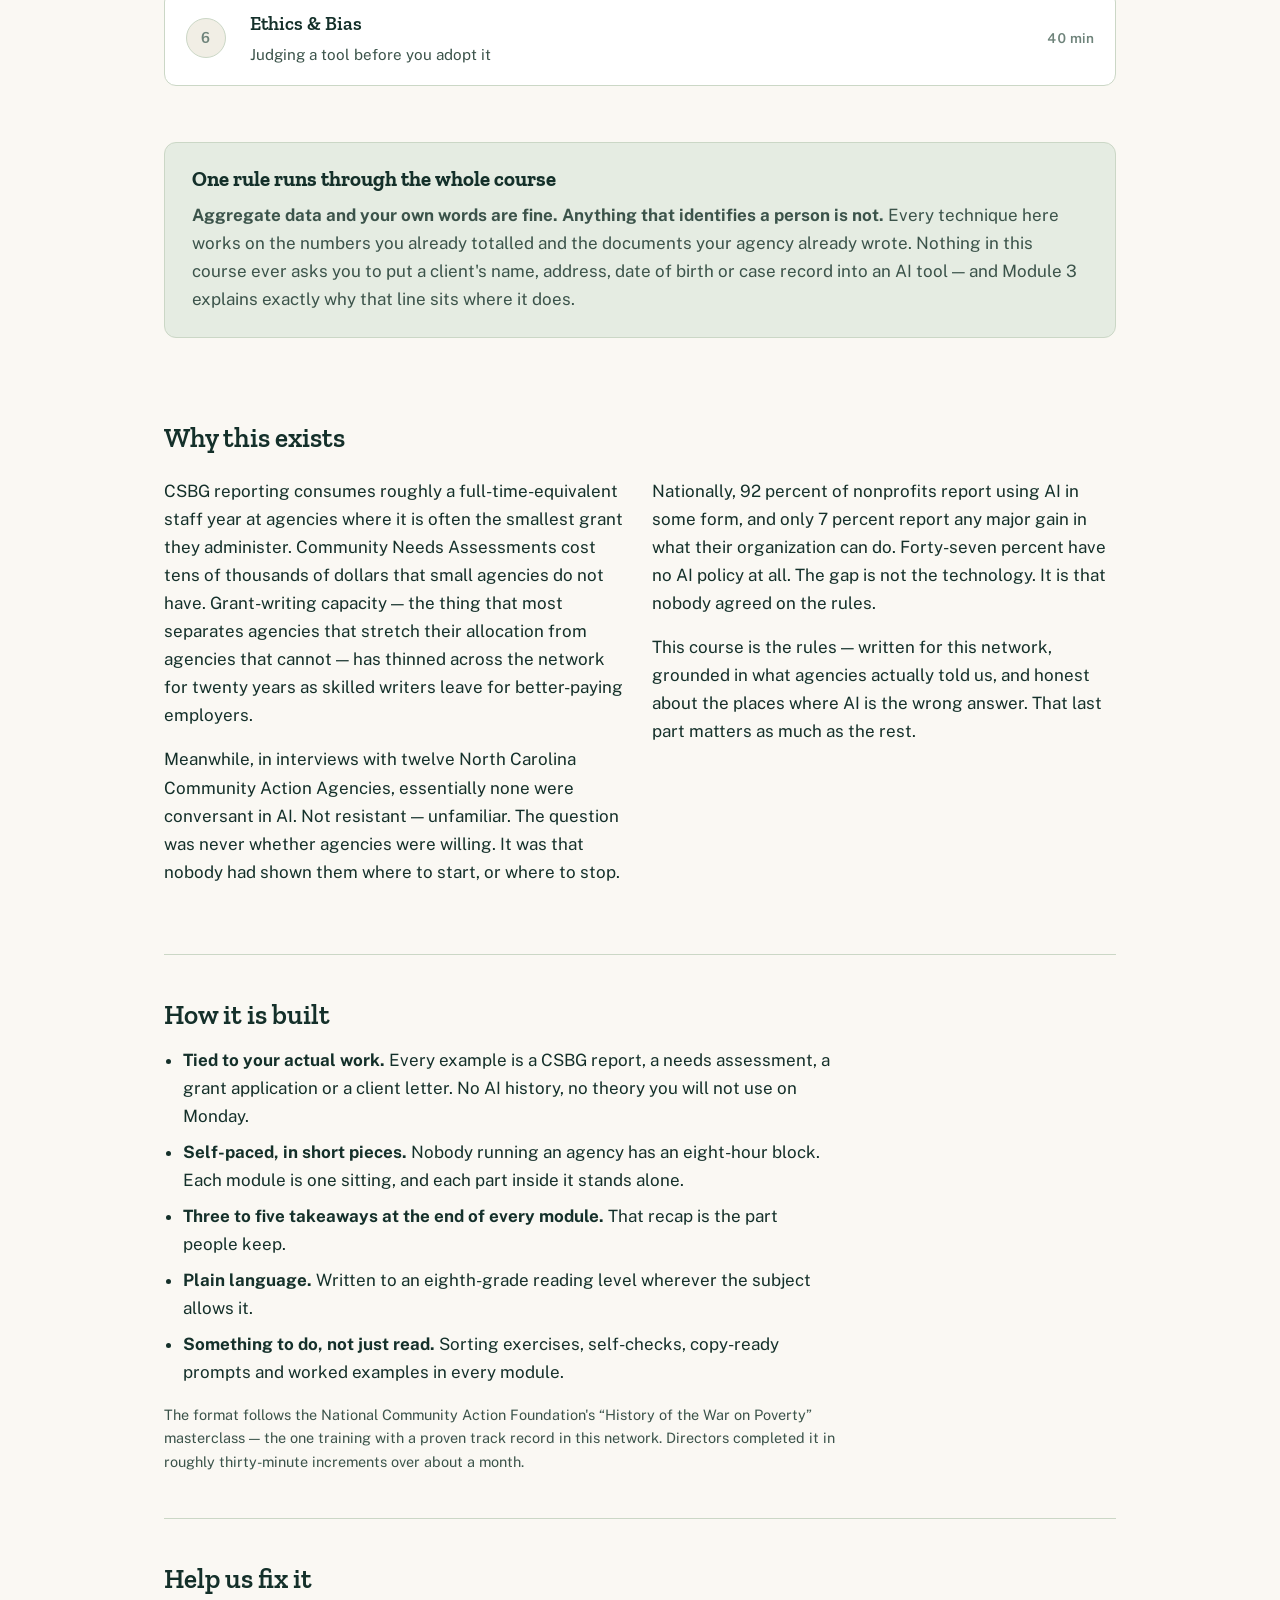
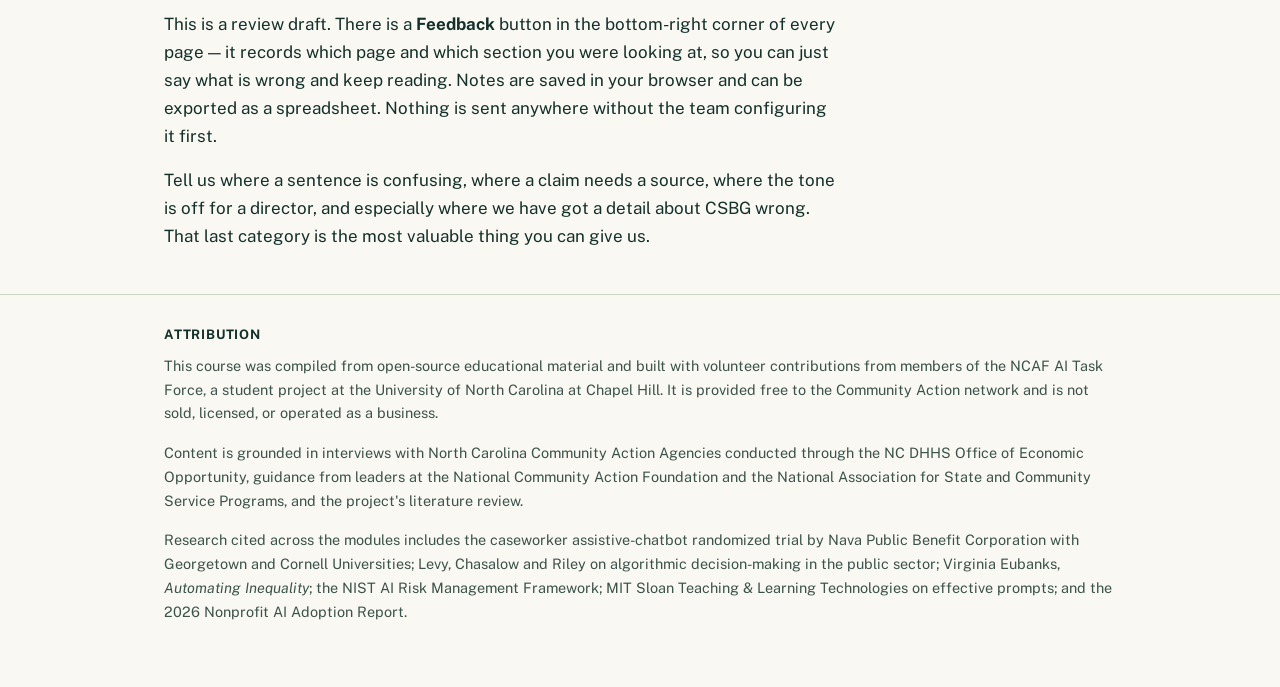
==== commit 302dac6b: "Add intake, dashboard, and Brilliant-style card flow The course was a scrollable document. It is now" ====
--- a/src/index.html
+++ b/src/index.html
@@ -19,11 +19,17 @@
 <header class="hero home-hero">
   <div class="wrap-wide">
     <p class="kicker">NCAF AI Task Force &middot; University of North Carolina at Chapel Hill</p>
-    <h1>AI Literacy for Community Action</h1>
-    <p class="lede">
+    <div class="dash-greet">
+      <h1 id="heroTitle">AI Literacy for Community Action</h1>
+    </div>
+    <p class="lede" id="heroLede">
       Six short modules on using AI safely for the paperwork that already fills your week &mdash;
       and on knowing where it has no business being. Free, self-paced, and written for agencies
       with three to five staff and no IT department.
+    </p>
+    <p class="tailored-note" id="tailoredNote" hidden>
+      Tailored for <b id="tailoredName"></b> &middot;
+      <a href="setup.html" style="font-weight:400">edit</a>
     </p>
 
     <div class="stat-row">
@@ -46,7 +52,20 @@
       account, no sign-in, nothing reported to anyone.
     </p>
 
+    <div class="setup-invite" id="setupInvite" hidden>
+      <div class="txt">
+        <h3>Set it up for your agency first</h3>
+        <p>
+          Nine questions, about a minute. Every example then uses your programs, your systems and
+          your counties instead of generic ones. We never ask about the people you serve.
+        </p>
+      </div>
+      <a class="cta" href="setup.html">Set up my course</a>
+    </div>
+
     <div class="mod-list" id="modList"></div>
+
+    <p class="source-note" id="resumeNote" hidden></p>
   </section>
 
   <div class="callout">
@@ -154,19 +173,68 @@
 
 <script src="assets/config.js"></script>
 <script src="assets/draft-banner.js"></script>
-<script src="assets/course.js" defer></script>
+<script src="assets/profile.js"></script>
+<script src="assets/interactions.js"></script>
+<script src="assets/course.js"></script>
+<script src="assets/learn.js"></script>
 <script src="assets/feedback.js" defer></script>
 <script>
 document.addEventListener("DOMContentLoaded", function () {
-  var host = document.getElementById("modList");
   var prog = window.NCAF_progress ? window.NCAF_progress() : {};
-  host.innerHTML = (window.NCAF_MODULES || []).map(function (m) {
+  var mods = window.NCAF_MODULES || [];
+  var P = window.Tailor ? Tailor.profile : null;
+  var setUp = !!(window.Tailor && Tailor.isSetUp());
+
+  /* Greeting */
+  if (setUp) {
+    document.getElementById("heroTitle").textContent = P.org.name;
+    document.getElementById("tailoredName").textContent = P.org.name;
+    document.getElementById("tailoredNote").hidden = false;
+
+    var bits = [];
+    if (P.org.counties.length) {
+      bits.push(P.org.counties.length === 1
+        ? P.org.counties[0] + " County"
+        : P.org.counties.slice(0, -1).join(", ") + " and " + P.org.counties[P.org.counties.length - 1] + " Counties");
+    }
+    if (P.org.programs.length) bits.push(P.org.programs.length + " programs");
+    if (P.org.staffBand) bits.push(P.org.staffBand + " staff");
+    document.getElementById("heroLede").textContent = bits.length
+      ? bits.join("  \u00b7  ") + ". Six modules on using AI safely for the paperwork that already fills your week \u2014 and knowing where it has no business being."
+      : "Six modules on using AI safely for the paperwork that already fills your week.";
+  } else {
+    document.getElementById("setupInvite").hidden = false;
+  }
+
+  /* Module list */
+  var doneCount = 0;
+  document.getElementById("modList").innerHTML = mods.map(function (m) {
     var done = prog["m" + m.n] && prog["m" + m.n].complete;
+    if (done) doneCount++;
     return '<a class="mod-card' + (done ? " done" : "") + '" href="' + m.file + '">' +
-      '<span class="num">' + (done ? "✓" : m.n) + "</span>" +
+      '<span class="num">' + (done ? "\u2713" : m.n) + "</span>" +
       '<span><span class="nm">' + m.name + '</span><span class="ds">' + m.ds + "</span></span>" +
       '<span class="mins">' + (done ? "Complete" : m.mins + " min") + "</span></a>";
   }).join("");
+
+  /* Where they left off */
+  var pos = {};
+  try { pos = JSON.parse(localStorage.getItem("ncaf-card-pos") || "{}") || {}; } catch (e) {}
+  var started = mods.filter(function (m) {
+    return pos[m.file] > 0 && !(prog["m" + m.n] && prog["m" + m.n].complete);
+  })[0];
+
+  var note = document.getElementById("resumeNote");
+  if (doneCount === mods.length) {
+    note.hidden = false;
+    note.innerHTML = "All six complete. They stay here as reference \u2014 the <b>Read</b> toggle at the top of any module flattens it back to a single page for scanning.";
+  } else if (started) {
+    note.hidden = false;
+    note.innerHTML = 'You are part-way through <a href="' + started.file + '">Module ' + started.n + " \u2014 " + started.name + "</a>.";
+  } else if (doneCount) {
+    note.hidden = false;
+    note.textContent = doneCount + " of " + mods.length + " complete.";
+  }
 });
 </script>
 </body>
--- a/src/assets/course.css
+++ b/src/assets/course.css
@@ -430,3 +430,323 @@
 }
 .pill.draft { background: var(--rust-soft); color: var(--rust); }
 .pill.ready { background: var(--sage); color: var(--green); }
+
+/* ===========================================================================
+   INTAKE (setup.html) — one question per screen, large targets.
+   =========================================================================== */
+
+.intake { min-height: 82vh; display: flex; flex-direction: column; }
+.intake-top {
+  display: flex; align-items: center; gap: 1rem;
+  padding: 1.1rem 1.25rem .9rem; max-width: 40rem; margin: 0 auto; width: 100%;
+}
+.back-btn {
+  background: none; border: none; cursor: pointer; color: var(--ink-faint);
+  font-size: .95rem; font-weight: 600; padding: .35rem .15rem; line-height: 1;
+}
+.back-btn:hover { color: var(--ink); }
+.back-btn[disabled] { opacity: 0; pointer-events: none; }
+
+.dots { display: flex; gap: .3rem; margin-left: auto; }
+.dot { width: 6px; height: 6px; border-radius: 999px; background: var(--sage-line); transition: background .3s ease, width .3s ease; }
+.dot.done { background: var(--green); }
+.dot.now { background: var(--marigold); width: 20px; }
+
+.step {
+  flex: 1; display: none; flex-direction: column; justify-content: center;
+  max-width: 40rem; margin: 0 auto; width: 100%; padding: 1.5rem 1.25rem 3rem;
+}
+.step.is-active { display: flex; animation: rise .32s ease both; }
+@keyframes rise { from { opacity: 0; transform: translateY(8px); } to { opacity: 1; transform: none; } }
+@media (prefers-reduced-motion: reduce) { .step.is-active { animation: none; } }
+
+.step .eyebrow {
+  font-size: .8rem; font-weight: 700; letter-spacing: .1em; text-transform: uppercase;
+  color: var(--marigold); margin-bottom: .85rem;
+}
+.step h2 { font-size: 2.05rem; font-weight: 600; letter-spacing: -.015em; margin-bottom: .7rem; }
+.step .sub { color: var(--ink-soft); font-size: 1.05rem; margin-bottom: 1.9rem; max-width: 30rem; }
+.step .whyask {
+  font-size: .89rem; color: var(--ink-faint); margin-top: 1.1rem;
+  padding-left: .8rem; border-left: 2px solid var(--sage-line);
+}
+@media (max-width: 560px) { .step h2 { font-size: 1.6rem; } }
+
+.choices { display: grid; gap: .6rem; }
+.choice {
+  display: flex; align-items: flex-start; gap: .85rem; text-align: left;
+  background: var(--white); border: 1.5px solid var(--sage-line); border-radius: var(--radius);
+  padding: 1rem 1.15rem; cursor: pointer; width: 100%; font-family: inherit;
+  transition: border-color .15s ease, background .15s ease, transform .1s ease;
+}
+.choice:hover { border-color: var(--green); }
+.choice:active { transform: scale(.995); }
+.choice.on { border-color: var(--green); background: var(--sage); }
+.choice .lbl { font-weight: 600; font-size: 1.02rem; display: block; color: var(--ink); }
+.choice .hint { font-size: .93rem; color: var(--ink-soft); display: block; margin-top: .15rem; }
+.choice .mark {
+  flex: none; width: 1.15rem; height: 1.15rem; border-radius: 999px;
+  border: 1.5px solid var(--sage-line); margin-top: .22rem; display: grid; place-items: center;
+}
+.choice.on .mark { border-color: var(--green); background: var(--green); }
+.choice.on .mark::after { content: ""; width: .42rem; height: .42rem; border-radius: 999px; background: #fff; }
+.choices.multi .choice .mark { border-radius: 4px; }
+
+.chips { display: flex; flex-wrap: wrap; gap: .5rem; }
+.chip-btn {
+  background: var(--white); border: 1.5px solid var(--sage-line); border-radius: 999px;
+  padding: .55rem 1.05rem; font-family: inherit; font-size: .98rem; font-weight: 600;
+  color: var(--ink-soft); cursor: pointer; transition: all .15s ease;
+}
+.chip-btn:hover { border-color: var(--green); color: var(--ink); }
+.chip-btn.on { background: var(--green); border-color: var(--green); color: #fff; }
+
+.field {
+  width: 100%; font-family: inherit; font-size: 1.25rem; color: var(--ink);
+  background: var(--white); border: 1.5px solid var(--sage-line);
+  border-radius: var(--radius); padding: .95rem 1.1rem;
+}
+.field::placeholder { color: var(--ink-faint); }
+.field:focus { border-color: var(--green); outline: 2px solid var(--marigold); outline-offset: 1px; }
+textarea.field { font-size: 1.05rem; min-height: 6.5rem; resize: vertical; line-height: 1.55; }
+
+.step-actions { display: flex; align-items: center; gap: 1rem; margin-top: 1.9rem; flex-wrap: wrap; }
+.cta {
+  background: var(--green); color: #fff; border: none; border-radius: var(--radius);
+  padding: .82rem 1.7rem; font-family: inherit; font-size: 1.02rem; font-weight: 600;
+  cursor: pointer; transition: background .15s ease; text-decoration: none;
+  display: inline-block;
+}
+.cta:hover { background: var(--green-deep); color: #fff; }
+.cta[disabled] { background: var(--sage-line); color: var(--ink-faint); cursor: not-allowed; }
+.skip { background: none; border: none; color: var(--ink-faint); font-size: .95rem; cursor: pointer; font-weight: 500; font-family: inherit; }
+.skip:hover { color: var(--ink); text-decoration: underline; }
+
+.promise {
+  background: var(--sage); border: 1px solid var(--sage-line); border-radius: var(--radius);
+  padding: 1.1rem 1.25rem; margin-top: 1.6rem;
+}
+.promise strong { display: block; margin-bottom: .3rem; }
+.promise p { font-size: .96rem; color: var(--ink-soft); margin: 0; }
+
+.building { text-align: center; padding-block: 3rem; }
+.building .bar {
+  height: 5px; background: var(--paper-2); border-radius: 999px; overflow: hidden;
+  max-width: 18rem; margin: 1.75rem auto 0;
+}
+.building .bar i { display: block; height: 100%; width: 0%; background: var(--marigold); transition: width .5s ease; }
+.building .log { margin-top: 1.1rem; color: var(--ink-faint); font-size: .95rem; min-height: 1.5rem; }
+
+/* ---------- dashboard extras ---------- */
+
+.dash-greet {
+  display: flex; flex-wrap: wrap; gap: .6rem 1rem; align-items: baseline;
+  margin-bottom: .35rem;
+}
+.dash-greet .edit { font-size: .88rem; }
+.tailored-note {
+  display: inline-flex; align-items: center; gap: .45rem;
+  background: var(--sage); border: 1px solid var(--sage-line); color: var(--green);
+  border-radius: 999px; padding: .28rem .85rem; font-size: .88rem; font-weight: 600;
+  margin-top: .9rem;
+}
+.setup-invite {
+  display: flex; flex-wrap: wrap; gap: 1rem 1.5rem; align-items: center;
+  background: var(--marigold-soft); border: 1px solid #E3CFA4;
+  border-radius: var(--radius-lg); padding: 1.3rem 1.5rem; margin: 2rem 0;
+}
+.setup-invite .txt { flex: 1 1 20rem; }
+.setup-invite h3 { font-size: 1.2rem; margin-bottom: .3rem; }
+.setup-invite p { margin: 0; font-size: .97rem; color: var(--ink-soft); }
+
+/* ===========================================================================
+   LEARN MODE — stepped cards
+   =========================================================================== */
+
+.mode-toggle {
+  display: inline-flex; background: var(--paper-2); border: 1px solid var(--sage-line);
+  border-radius: 999px; padding: 2px; gap: 2px;
+}
+.mode-toggle button {
+  background: none; border: none; border-radius: 999px; cursor: pointer;
+  font-family: inherit; font-size: .82rem; font-weight: 600; color: var(--ink-faint);
+  padding: .25rem .8rem;
+}
+.mode-toggle button:hover { color: var(--ink); }
+.mode-toggle button.on { background: var(--white); color: var(--green); box-shadow: var(--shadow-sm); }
+
+.learn-stage { display: flex; flex-direction: column; min-height: calc(100vh - 6.5rem); }
+
+.learn-rail { height: 3px; background: var(--paper-2); }
+.learn-rail i { display: block; height: 100%; background: var(--marigold); width: 0%; transition: width .35s ease; }
+
+.learn-viewport { flex: 1; overflow-y: auto; padding-block: 2.5rem 1.5rem; }
+.learn-card { max-width: 42rem; margin: 0 auto; padding-inline: 1.25rem; }
+@media (max-width: 560px) { .learn-viewport { padding-block: 1.5rem 1rem; } }
+
+.learn-head { margin-bottom: 1.5rem; }
+.learn-label {
+  display: block; font-family: "Zilla Slab", serif; font-weight: 600;
+  color: var(--marigold); font-size: 1.05rem; margin-bottom: .3rem;
+}
+.learn-head h2 { font-size: 1.85rem; font-weight: 600; letter-spacing: -.01em; }
+@media (max-width: 560px) { .learn-head h2 { font-size: 1.45rem; } }
+
+.learn-pips { display: flex; gap: .28rem; margin-top: .9rem; }
+.learn-pips i { width: 1.4rem; height: 3px; border-radius: 999px; background: var(--sage-line); }
+.learn-pips i.on { background: var(--green); }
+
+.learn-body > :first-child { margin-top: 0; }
+.learn-body .objectives { margin-top: 0; }
+.learn-body .takeaways { margin-top: 0; }
+
+.learn-bar {
+  border-top: 1px solid var(--sage-line); background: var(--paper);
+  position: sticky; bottom: 0;
+}
+.learn-bar-in {
+  max-width: 42rem; margin: 0 auto; padding: .8rem 1.25rem;
+  display: flex; align-items: center; gap: .9rem;
+}
+.learn-back {
+  background: none; border: 1px solid var(--sage-line); border-radius: var(--radius);
+  padding: .5rem .9rem; font-family: inherit; font-size: .9rem; font-weight: 600;
+  color: var(--ink-soft); cursor: pointer;
+}
+.learn-back:hover:not(:disabled) { border-color: var(--green); color: var(--green); }
+.learn-back:disabled { opacity: .35; cursor: default; }
+
+.learn-count {
+  font-size: .82rem; color: var(--ink-faint); font-weight: 600;
+  font-variant-numeric: tabular-nums; white-space: nowrap;
+}
+.learn-hint { font-size: .85rem; color: var(--marigold); flex: 1; line-height: 1.35; }
+
+.learn-next {
+  margin-left: auto; background: var(--green); color: #fff; border: none;
+  border-radius: var(--radius); padding: .6rem 1.3rem; font-family: inherit;
+  font-size: .96rem; font-weight: 600; cursor: pointer; white-space: nowrap;
+}
+.learn-next:hover:not(:disabled) { background: var(--green-deep); }
+.learn-next.is-blocked { background: var(--sage-line); color: var(--ink-faint); cursor: not-allowed; }
+
+@media (max-width: 620px) {
+  .learn-bar-in { flex-wrap: wrap; gap: .6rem; }
+  .learn-hint { order: 4; flex: 1 1 100%; }
+  .learn-next { margin-left: auto; }
+}
+
+/* In learn mode the section dividers would double the card framing. */
+.mode-learn section.lesson { border-bottom: none; padding-block: 0; }
+
+/* ===========================================================================
+   EXERCISES
+   =========================================================================== */
+
+.exercise {
+  background: var(--white); border: 1px solid var(--sage-line);
+  border-radius: var(--radius-lg); padding: 1.4rem 1.5rem; margin: 1.25rem 0;
+  box-shadow: var(--shadow-sm);
+}
+.exercise > h3:first-child { margin-top: 0; }
+.exercise.is-complete { border-color: var(--green); }
+.ex-prompt { font-weight: 600; margin-bottom: .9rem; }
+
+/* --- redact --- */
+.rx-text {
+  background: var(--paper-2); border: 1px dashed var(--sage-line);
+  border-radius: var(--radius); padding: 1.1rem 1.2rem; line-height: 1.85;
+  font-size: 1rem; cursor: pointer;
+}
+.rx-text [data-pii] {
+  border-bottom: 2px dotted var(--ink-faint); font-weight: 400;
+  border-radius: 2px; padding: 0 .1rem;
+}
+.rx-text [data-pii]:hover { background: var(--marigold-soft); }
+.rx-text [data-pii].hit {
+  background: var(--rust); color: #fff; border-bottom-color: transparent;
+  text-decoration: line-through; text-decoration-thickness: 2px;
+}
+.rx-text [data-pii].revealed { background: var(--rust-soft); color: var(--rust); }
+.rx-text .safe-hit { background: var(--sage); border-radius: 2px; }
+
+.rx-status { margin-top: 1rem; font-size: .95rem; color: var(--ink-soft); }
+.rx-status b.ok { color: var(--green); }
+.rx-status .miss { color: var(--marigold); }
+.rx-log { margin-top: .6rem; }
+.rx-note {
+  font-size: .92rem; margin: 0 0 .4rem; padding-left: .8rem;
+  border-left: 3px solid var(--sage-line); color: var(--ink-soft);
+}
+.rx-note.good { border-left-color: var(--green); }
+.rx-note.shown { border-left-color: var(--marigold); }
+.rx-actions { margin-top: 1rem; }
+.rx-done { font-size: .95rem; color: var(--green); font-weight: 600; margin: 0; }
+
+/* --- compute --- */
+.cp-box { margin: 1.1rem 0; }
+.cp-label {
+  display: block; font-size: .8rem; font-weight: 700; letter-spacing: .05em;
+  text-transform: uppercase; color: var(--ink-faint); margin-bottom: .45rem;
+}
+.cp-row { display: flex; gap: .6rem; align-items: center; flex-wrap: wrap; }
+.cp-input {
+  font-family: inherit; font-size: 1.05rem; color: var(--ink); background: var(--white);
+  border: 1.5px solid var(--sage-line); border-radius: var(--radius);
+  padding: .55rem .75rem; width: 9rem; font-variant-numeric: tabular-nums;
+}
+.cp-input:focus { border-color: var(--green); outline: 2px solid var(--marigold); outline-offset: 1px; }
+.cp-check {
+  background: var(--green); color: #fff; border: none; border-radius: var(--radius);
+  padding: .55rem 1.1rem; font-family: inherit; font-size: .94rem; font-weight: 600; cursor: pointer;
+}
+.cp-check:hover:not(:disabled) { background: var(--green-deep); }
+.cp-check:disabled { background: var(--sage-line); color: var(--ink-faint); cursor: default; }
+.cp-feedback { margin: .8rem 0 0; font-size: .95rem; }
+.cp-feedback.good { color: var(--green); font-weight: 600; }
+.cp-feedback.warn { color: var(--marigold); }
+
+/* --- tells --- */
+.tl-box { margin-top: 1rem; }
+.tl-in { font-size: .98rem; line-height: 1.6; min-height: 8rem; }
+.tl-privacy { font-size: .84rem; color: var(--ink-faint); }
+.tl-out { margin-top: 1.1rem; }
+.tl-marked {
+  background: var(--paper-2); border: 1px solid var(--sage-line); border-radius: var(--radius);
+  padding: 1rem 1.1rem; font-size: .97rem; line-height: 1.8; white-space: pre-wrap;
+}
+mark.tl-hit { background: var(--marigold-soft); color: var(--rust); border-radius: 2px; padding: 0 .12rem; }
+.tl-score { margin: .9rem 0 .4rem; font-size: .95rem; }
+.tl-list { margin: .5rem 0 0; padding-left: 1.2rem; font-size: .93rem; color: var(--ink-soft); }
+.tl-list li { margin-bottom: .35rem; }
+.tl-list b { color: var(--ink); }
+.tl-clean { font-size: .95rem; color: var(--green); font-weight: 600; }
+
+/* --- checklist exercise --- */
+.ck-item { padding: 1rem 0; border-bottom: 1px solid var(--paper-2); }
+.ck-item:last-child { border-bottom: none; }
+.ck-q { font-weight: 600; margin-bottom: .6rem; }
+.ck-picks { display: flex; gap: .5rem; flex-wrap: wrap; }
+.ck-picks button {
+  background: var(--paper-2); border: 1px solid var(--sage-line); border-radius: 999px;
+  padding: .32rem .9rem; font-family: inherit; font-size: .9rem; font-weight: 600;
+  color: var(--ink-soft); cursor: pointer;
+}
+.ck-picks button:hover:not(:disabled) { border-color: var(--green); color: var(--ink); }
+.ck-picks button:disabled { cursor: default; }
+.ck-picks button.truth { background: var(--green); border-color: var(--green); color: #fff; }
+.ck-picks button.wrongpick { background: var(--rust); border-color: var(--rust); color: #fff; }
+.ck-why {
+  margin: .6rem 0 0; font-size: .94rem; color: var(--ink-soft);
+  padding-left: .85rem; border-left: 3px solid var(--sage-line);
+}
+
+/* Learn mode reduces the module hero to one line of context, so the first
+   card sits at the top of the screen instead of below a title page. */
+.hero.hero-collapsed { padding-block: .9rem; }
+.hero.hero-collapsed .kicker { margin: 0; font-size: .88rem; }
+
+/* The sticky Continue bar owns the bottom of the screen in Learn mode, so lift
+   the feedback button clear of it. */
+.mode-learn #ncaf-fb { bottom: 4.6rem; }
+@media (max-width: 620px) { .mode-learn #ncaf-fb { bottom: 6.6rem; } }
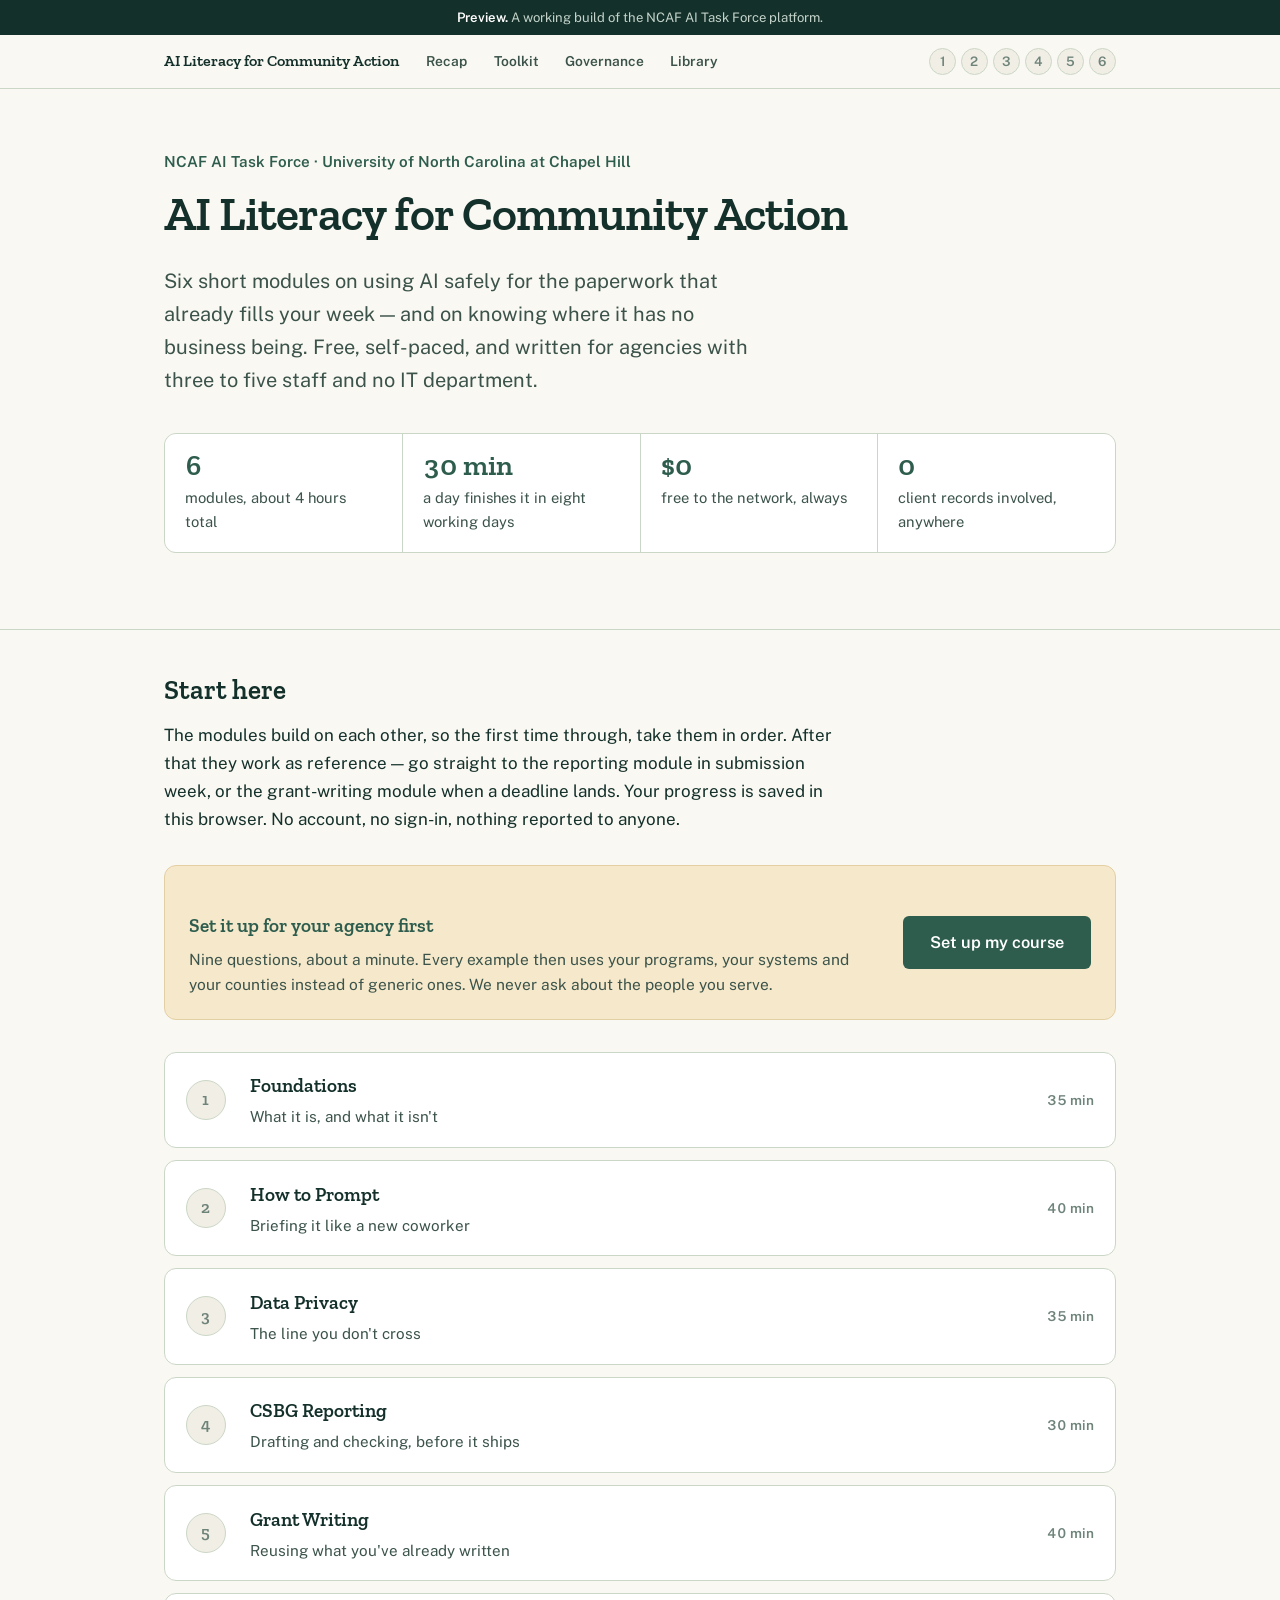
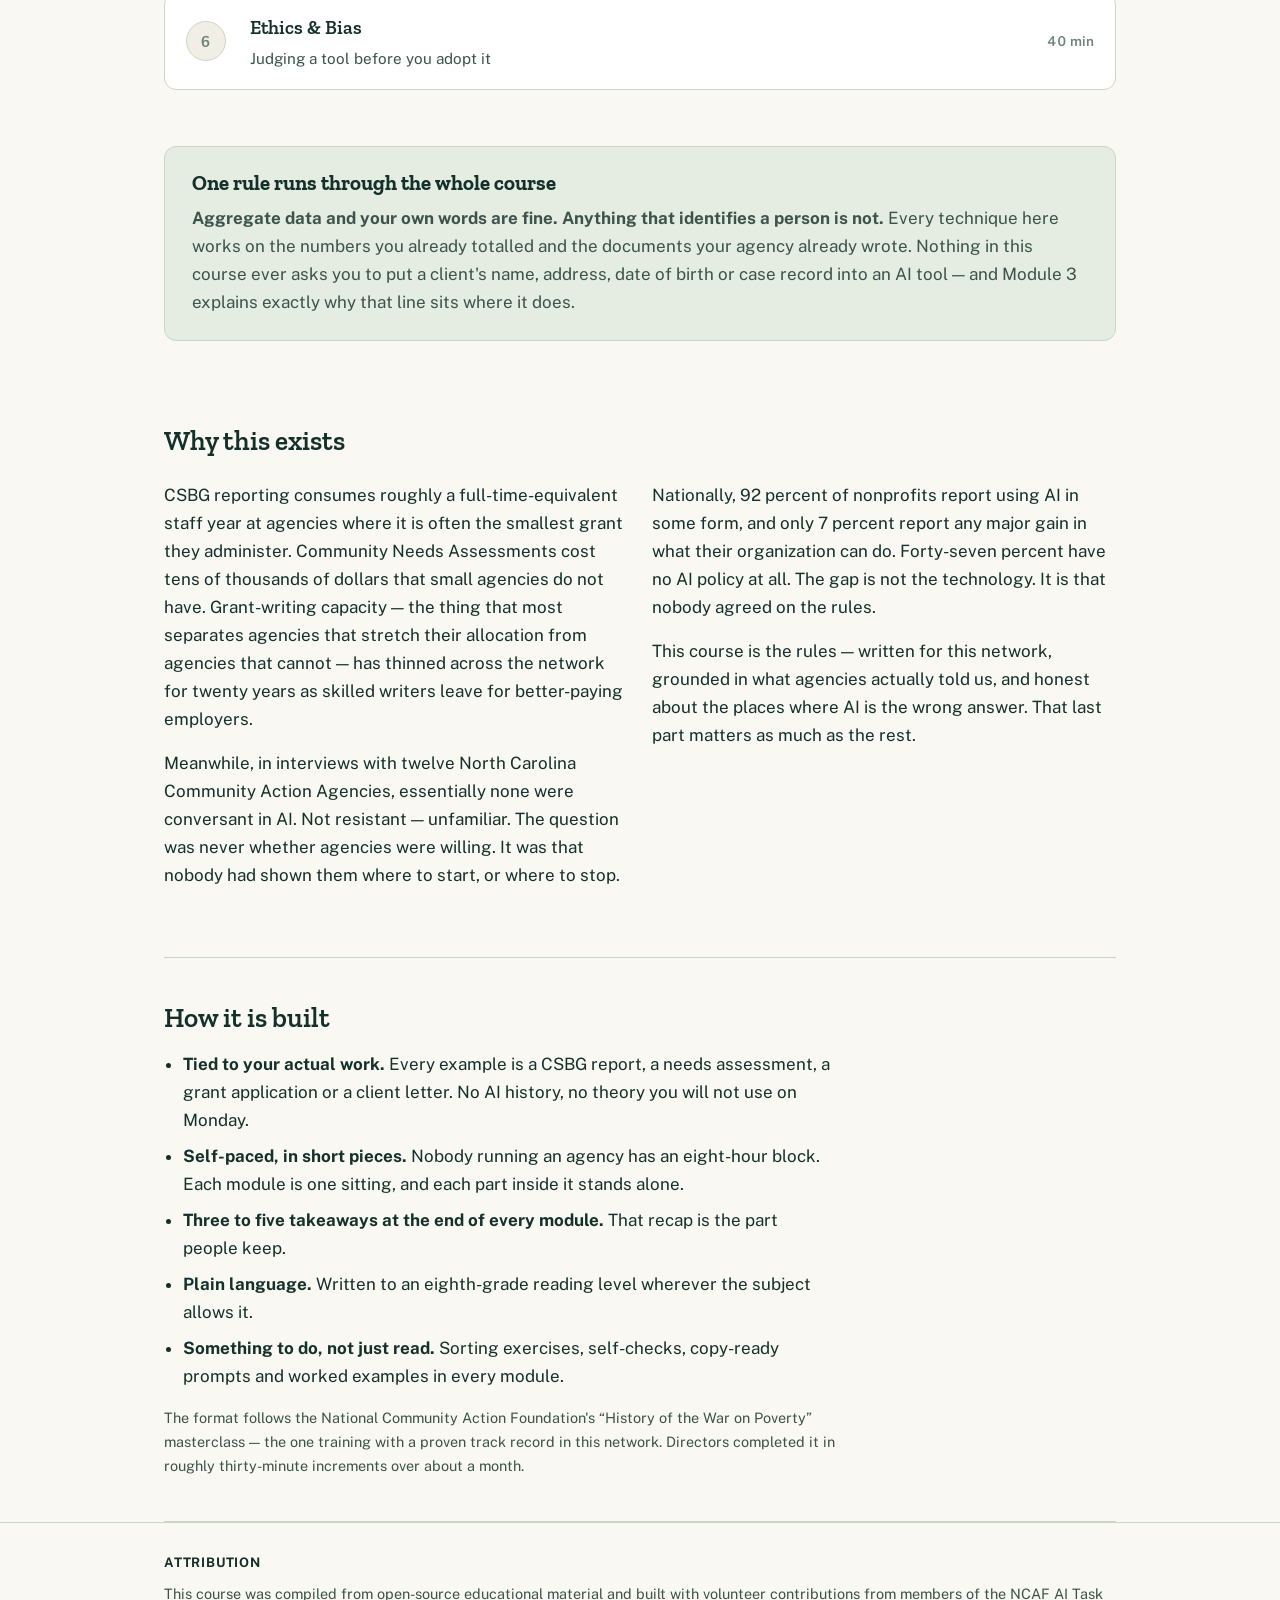
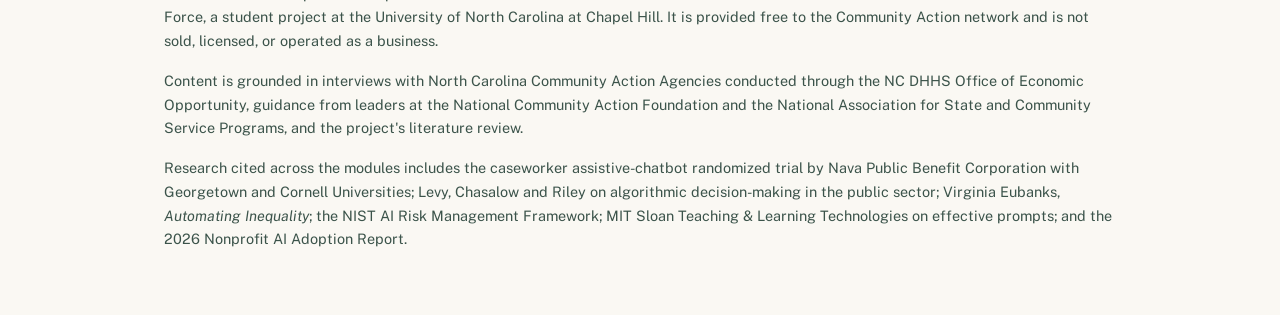
==== commit 5e1ea23f: "Add demo mode, a takeaways recap, and one config file Demo mode. NCAF_MODE = "demo" hides internal a" ====
--- a/src/index.html
+++ b/src/index.html
@@ -129,7 +129,7 @@
     </p>
   </section>
 
-  <section class="lesson" style="border-bottom:none;">
+  <section class="lesson" style="border-bottom:none;" data-editorial>
     <h2>Help us fix it</h2>
     <p style="max-width:42rem;">
       This is a review draft. There is a <strong>Feedback</strong> button in the bottom-right corner
@@ -172,6 +172,7 @@
 </footer>
 
 <script src="assets/config.js"></script>
+<script src="assets/mode.js"></script>
 <script src="assets/draft-banner.js"></script>
 <script src="assets/profile.js"></script>
 <script src="assets/interactions.js"></script>
--- a/src/assets/course.css
+++ b/src/assets/course.css
@@ -750,3 +750,194 @@
    the feedback button clear of it. */
 .mode-learn #ncaf-fb { bottom: 4.6rem; }
 @media (max-width: 620px) { .mode-learn #ncaf-fb { bottom: 6.6rem; } }
+
+/* ---------- STOP AND CHECK callout (Module 4) ---------- */
+
+.stopcheck {
+  background: var(--rust-soft); border: 1px solid var(--rust-line);
+  border-left: 4px solid var(--rust); border-radius: var(--radius);
+  padding: 1.15rem 1.35rem; margin: 1.25rem 0;
+}
+.stopcheck .sc-label {
+  font-family: "Public Sans", sans-serif; font-size: .76rem; font-weight: 700;
+  letter-spacing: .09em; text-transform: uppercase; color: var(--rust);
+  margin-bottom: .45rem;
+}
+.stopcheck p:last-child { margin-bottom: 0; font-size: .97rem; }
+
+/* ---------- Assist Map ---------- */
+
+.am-table th { white-space: nowrap; }
+.am-table td { padding: .3rem .35rem; }
+.am-in {
+  width: 100%; min-width: 8rem; font-family: inherit; font-size: .92rem; color: var(--ink);
+  background: var(--paper); border: 1px solid transparent; border-radius: 4px; padding: .35rem .45rem;
+}
+.am-in:hover { border-color: var(--sage-line); }
+.am-in:focus { background: var(--white); border-color: var(--green); outline: 2px solid var(--marigold); outline-offset: 1px; }
+.am-del {
+  background: none; border: none; color: var(--ink-faint); font-size: 1.1rem; line-height: 1;
+  cursor: pointer; padding: .2rem .35rem;
+}
+.am-del:hover { color: var(--rust); }
+.am-actions { display: flex; gap: .6rem; flex-wrap: wrap; margin-top: .9rem; }
+.am-add, .am-copy {
+  background: var(--paper-2); border: 1px solid var(--sage-line); border-radius: var(--radius);
+  padding: .45rem .9rem; font-family: inherit; font-size: .9rem; font-weight: 600;
+  color: var(--ink-soft); cursor: pointer;
+}
+.am-add:hover, .am-copy:hover { border-color: var(--green); color: var(--green); }
+
+/* ---------- facilitator notes ---------- */
+
+details.facilitator {
+  max-width: 46rem; margin: 0 auto 3rem; padding-inline: 1.25rem;
+  border-top: 1px solid var(--sage-line);
+}
+details.facilitator > summary {
+  cursor: pointer; padding: 1.1rem 0; font-size: .84rem; font-weight: 700;
+  letter-spacing: .06em; text-transform: uppercase; color: var(--ink-faint);
+}
+details.facilitator > summary:hover { color: var(--ink); }
+details.facilitator[open] > summary { color: var(--ink); }
+details.facilitator .wrap { padding-inline: 0; }
+details.facilitator h3 {
+  font-size: 1.1rem; margin: 1rem 0 .5rem; color: var(--green);
+}
+details.facilitator p { font-size: .95rem; color: var(--ink-soft); }
+
+/* ===========================================================================
+   TOOLKIT + LIBRARY
+   =========================================================================== */
+
+.sitenav { display: flex; gap: .25rem; }
+.sitenav a {
+  text-decoration: none; font-size: .86rem; font-weight: 600; color: var(--ink-soft);
+  padding: .25rem .7rem; border-radius: 999px; white-space: nowrap;
+}
+.sitenav a:hover { background: var(--paper-2); color: var(--ink); }
+.sitenav a.on { background: var(--sage); color: var(--green); }
+@media (max-width: 620px) { .sitenav { order: 3; width: 100%; } .topbar .seq { margin-left: 0; } }
+
+/* tool index chips */
+.tool-index {
+  display: grid; grid-template-columns: repeat(auto-fill, minmax(15rem, 1fr));
+  gap: .7rem; margin: 2rem 0 1rem;
+}
+.tool-chip {
+  display: block; text-decoration: none; background: var(--white);
+  border: 1px solid var(--sage-line); border-radius: var(--radius-lg);
+  padding: .9rem 1.1rem; transition: border-color .15s ease, box-shadow .15s ease;
+}
+.tool-chip:hover { border-color: var(--green); box-shadow: var(--shadow-md); }
+.tool-chip b { display: block; font-family: "Zilla Slab", serif; font-size: 1.08rem; color: var(--ink); }
+.tool-chip span { display: block; font-size: .9rem; color: var(--ink-soft); margin-top: .12rem; }
+
+.tool-block { scroll-margin-top: 5rem; }
+.tool-block h2 { display: flex; align-items: baseline; gap: .7rem; flex-wrap: wrap; }
+.tool-pair { font-size: .92rem; color: var(--ink-faint); margin-bottom: 1rem; }
+.tool-pair a { font-weight: 600; }
+
+/* "use this on real work" pointer inside modules */
+.tool-point {
+  background: var(--sage); border: 1px solid var(--sage-line);
+  border-left: 4px solid var(--green); border-radius: var(--radius);
+  padding: 1.1rem 1.3rem; margin: 1.25rem 0;
+}
+.tool-point .tp-label {
+  font-size: .76rem; font-weight: 700; letter-spacing: .09em; text-transform: uppercase;
+  color: var(--green); margin-bottom: .4rem;
+}
+.tool-point p:last-child { margin-bottom: 0; font-size: .97rem; }
+
+/* prompt builder */
+.pb-box .pb-in { margin-bottom: .35rem; min-height: 3.4rem; }
+.pb-box .cp-label { margin-top: .85rem; }
+.pb-box .cp-label:first-child { margin-top: 0; }
+
+/* output check status */
+.oc-status {
+  margin-top: 1rem; padding: .75rem .9rem; border-radius: var(--radius);
+  background: var(--marigold-soft); border: 1px solid #E3CFA4; font-size: .95rem;
+}
+.oc-status.ok { background: var(--sage); border-color: var(--green); color: var(--green); }
+
+/* library */
+.lib-filters { display: flex; flex-wrap: wrap; gap: .5rem; margin: 2rem 0 .5rem; }
+.lib-list { display: grid; gap: .8rem; }
+.lib-item {
+  background: var(--white); border: 1px solid var(--sage-line);
+  border-radius: var(--radius-lg); padding: 1.2rem 1.35rem;
+}
+.lib-head { display: flex; align-items: baseline; gap: .8rem; flex-wrap: wrap; margin-bottom: .45rem; }
+.lib-head h3 { font-size: 1.14rem; font-weight: 600; }
+.lib-head h3 a { text-decoration: none; }
+.lib-head h3 a:hover { text-decoration: underline; }
+.lib-head .pill { margin-left: auto; }
+.lib-item p { font-size: .96rem; color: var(--ink-soft); margin-bottom: .5rem; }
+.lib-for {
+  font-size: .85rem; color: var(--ink-faint); margin: 0;
+  padding-top: .5rem; border-top: 1px solid var(--paper-2);
+}
+
+/* ---------- governance guardrails ---------- */
+
+.guard-list { display: grid; gap: .8rem; margin-bottom: 2.5rem; }
+.guard {
+  display: grid; grid-template-columns: 3rem 1fr; gap: 1rem;
+  background: var(--white); border: 1px solid var(--sage-line);
+  border-radius: var(--radius-lg); padding: 1.3rem 1.45rem;
+  scroll-margin-top: 5rem;
+}
+.guard:target { border-color: var(--green); box-shadow: var(--shadow-md); }
+.guard-n {
+  width: 2.4rem; height: 2.4rem; border-radius: 999px; display: grid; place-items: center;
+  font-family: "Zilla Slab", serif; font-weight: 600; font-size: 1.1rem;
+  background: var(--sage); color: var(--green); border: 1px solid var(--sage-line);
+}
+.guard-body h3 { font-size: 1.16rem; margin-bottom: .45rem; }
+.guard-body p { font-size: .97rem; color: var(--ink-soft); }
+.guard-do {
+  margin: .7rem 0 .5rem; font-size: .95rem;
+  display: flex; gap: .7rem; align-items: baseline; flex-wrap: wrap;
+}
+.guard-do a { font-weight: 600; }
+.guard-state { color: var(--green); font-weight: 600; font-size: .9rem; }
+.guard-src {
+  font-size: .84rem; color: var(--ink-faint); margin: 0;
+  padding-top: .55rem; border-top: 1px solid var(--paper-2);
+}
+@media (max-width: 560px) {
+  .guard { grid-template-columns: 1fr; gap: .6rem; }
+}
+
+.lib-head .ext { font-size: .8em; opacity: .7; }
+
+/* ---------- takeaways recap ---------- */
+
+.recap-mod {
+  background: var(--white); border: 1px solid var(--sage-line);
+  border-radius: var(--radius-lg); padding: 1.4rem 1.6rem; margin-bottom: .9rem;
+}
+.recap-head { display: flex; gap: 1rem; align-items: flex-start; margin-bottom: .9rem; }
+.recap-n {
+  flex: none; width: 2.4rem; height: 2.4rem; border-radius: 999px;
+  display: grid; place-items: center; font-family: "Zilla Slab", serif;
+  font-weight: 600; font-size: 1.05rem;
+  background: var(--paper-2); color: var(--ink-faint); border: 1px solid var(--sage-line);
+}
+.recap-n.done { background: var(--green); color: #fff; border-color: var(--green); }
+.recap-head h2 { font-size: 1.3rem; }
+.recap-head h2 a { text-decoration: none; color: var(--ink); }
+.recap-head h2 a:hover { color: var(--green); text-decoration: underline; }
+.recap-line { font-size: .94rem; color: var(--ink-faint); margin: .1rem 0 0; }
+.recap-list { margin: 0; padding-left: 1.3rem; }
+.recap-list li { margin-bottom: .65rem; color: var(--ink-soft); font-size: .99rem; }
+.recap-list li:last-child { margin-bottom: 0; }
+.recap-list strong { color: var(--ink); }
+
+@media print {
+  .sticky-head, #ncaf-fb, #ncaf-draft, .callout, footer.attrib { display: none !important; }
+  .recap-mod { break-inside: avoid; border-color: #999; }
+  body { background: #fff; }
+}
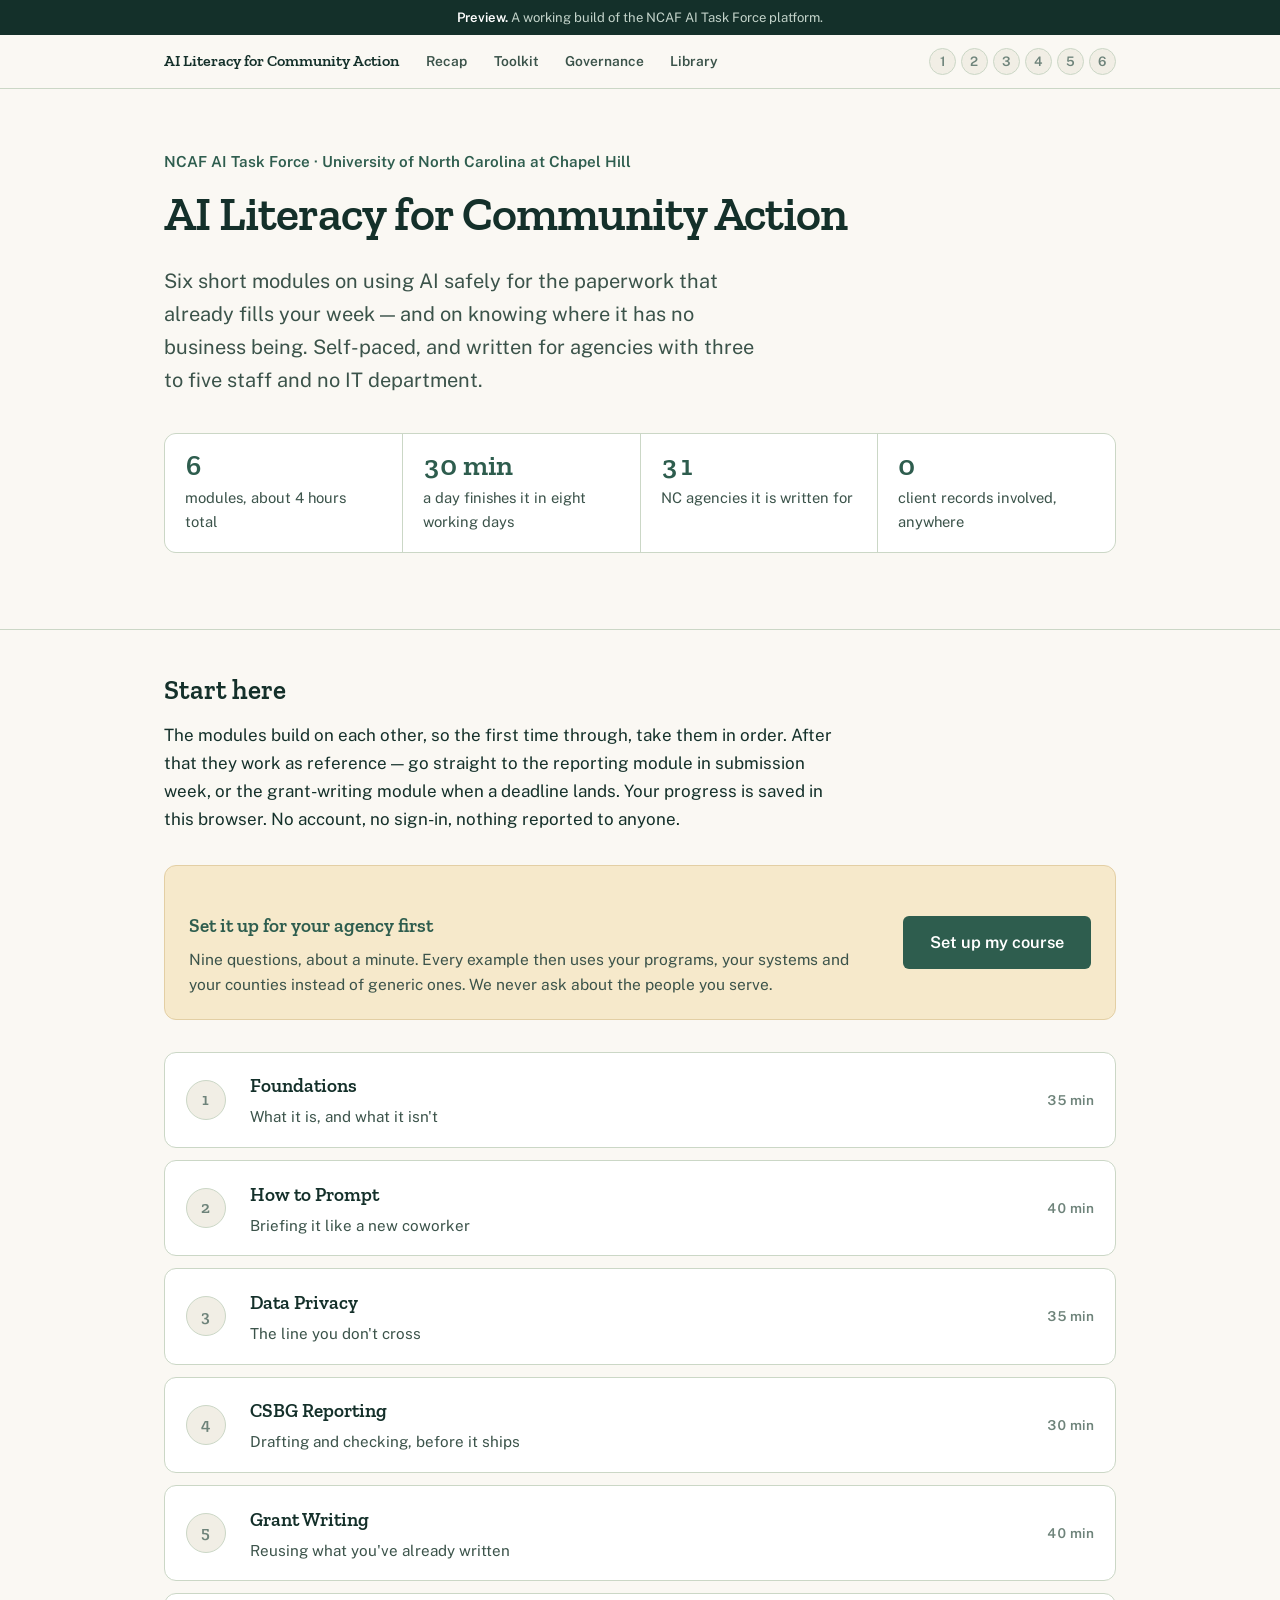
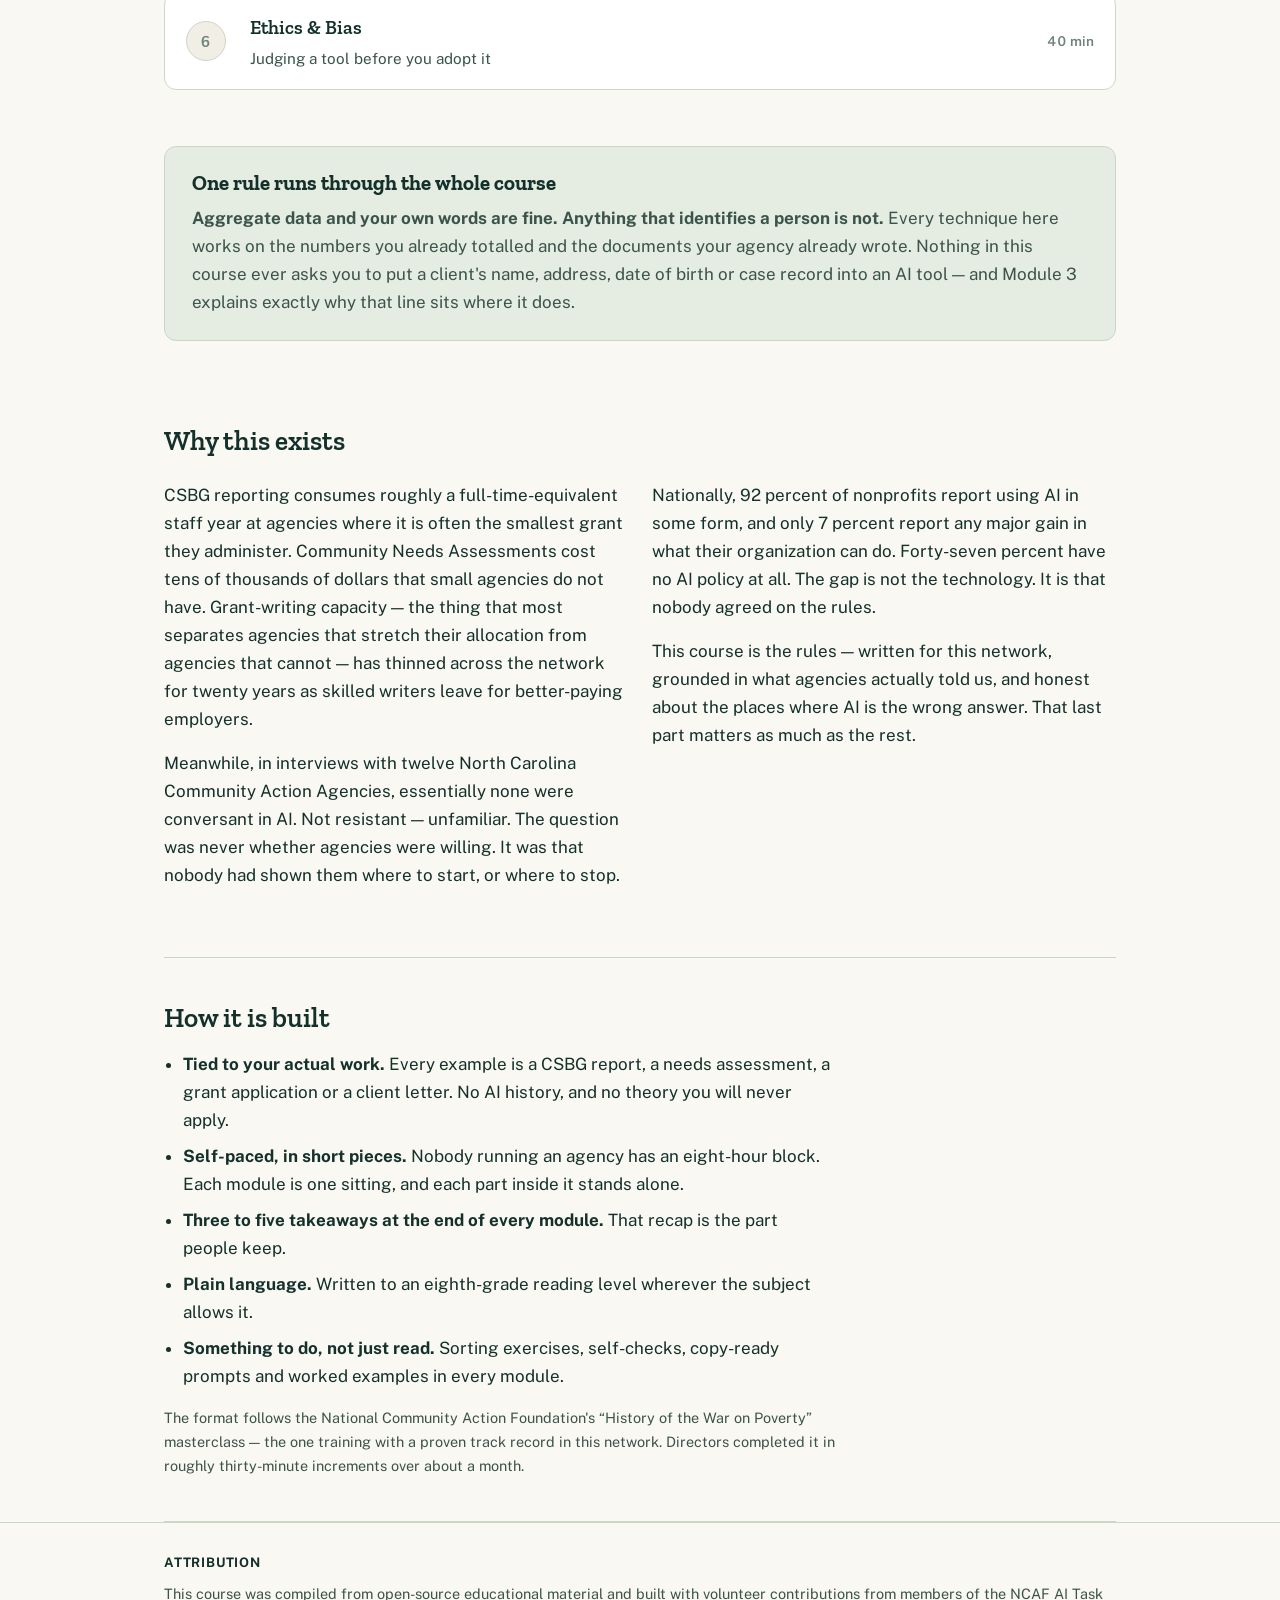
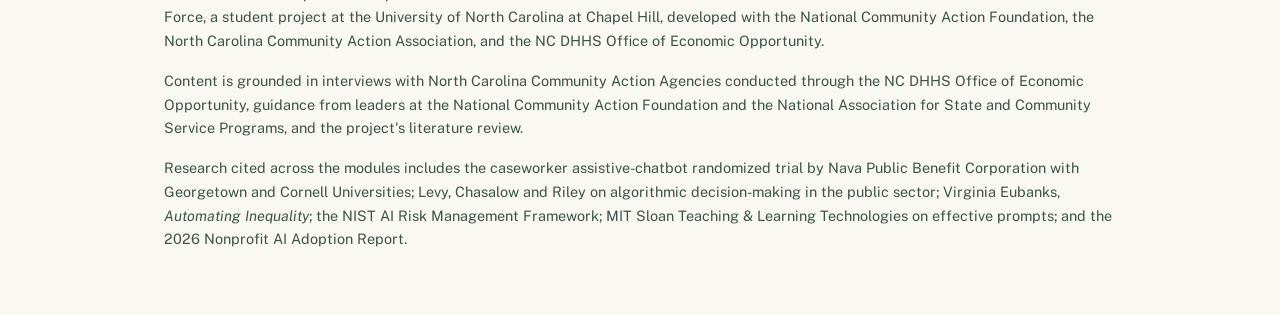
==== commit ca63946f: "Remove pricing claims, deepen the card flow, rebuild the library Pricing and licensing. Every claim " ====
--- a/src/index.html
+++ b/src/index.html
@@ -4,7 +4,7 @@
 <meta charset="utf-8">
 <meta name="viewport" content="width=device-width, initial-scale=1">
 <title>AI Literacy for Community Action</title>
-<meta name="description" content="A free, self-paced course helping Community Action Agency staff use AI safely on the administrative work that already fills their week.">
+<meta name="description" content="A self-paced course helping Community Action Agency staff use AI safely on the administrative work that already fills their week.">
 <link rel="preconnect" href="https://fonts.googleapis.com">
 <link rel="preconnect" href="https://fonts.gstatic.com" crossorigin>
 <link rel="stylesheet" href="https://fonts.googleapis.com/css2?family=Public+Sans:ital,wght@0,400;0,600;0,700;1,400&family=Zilla+Slab:wght@500;600;700&display=swap">
@@ -24,8 +24,8 @@
     </div>
     <p class="lede" id="heroLede">
       Six short modules on using AI safely for the paperwork that already fills your week &mdash;
-      and on knowing where it has no business being. Free, self-paced, and written for agencies
-      with three to five staff and no IT department.
+      and on knowing where it has no business being. Self-paced, and written for agencies with
+      three to five staff and no IT department.
     </p>
     <p class="tailored-note" id="tailoredNote" hidden>
       Tailored for <b id="tailoredName"></b> &middot;
@@ -35,7 +35,7 @@
     <div class="stat-row">
       <div><div class="n">6</div><div class="l">modules, about 4 hours total</div></div>
       <div><div class="n">30 min</div><div class="l">a day finishes it in eight working days</div></div>
-      <div><div class="n">$0</div><div class="l">free to the network, always</div></div>
+      <div><div class="n">31</div><div class="l">NC agencies it is written for</div></div>
       <div><div class="n">0</div><div class="l">client records involved, anywhere</div></div>
     </div>
   </div>
@@ -116,7 +116,7 @@
   <section class="lesson">
     <h2>How it is built</h2>
     <ul class="plain" style="max-width:42rem;">
-      <li><strong>Tied to your actual work.</strong> Every example is a CSBG report, a needs assessment, a grant application or a client letter. No AI history, no theory you will not use on Monday.</li>
+      <li><strong>Tied to your actual work.</strong> Every example is a CSBG report, a needs assessment, a grant application or a client letter. No AI history, and no theory you will never apply.</li>
       <li><strong>Self-paced, in short pieces.</strong> Nobody running an agency has an eight-hour block. Each module is one sitting, and each part inside it stands alone.</li>
       <li><strong>Three to five takeaways at the end of every module.</strong> That recap is the part people keep.</li>
       <li><strong>Plain language.</strong> Written to an eighth-grade reading level wherever the subject allows it.</li>
@@ -152,8 +152,8 @@
     <p>
       This course was compiled from open-source educational material and built with volunteer
       contributions from members of the NCAF AI Task Force, a student project at the University of
-      North Carolina at Chapel Hill. It is provided free to the Community Action network and is not
-      sold, licensed, or operated as a business.
+      North Carolina at Chapel Hill, developed with the National Community Action Foundation, the
+      North Carolina Community Action Association, and the NC DHHS Office of Economic Opportunity.
     </p>
     <p>
       Content is grounded in interviews with North Carolina Community Action Agencies conducted
--- a/src/assets/course.css
+++ b/src/assets/course.css
@@ -577,8 +577,18 @@
 
 .learn-stage { display: flex; flex-direction: column; min-height: calc(100vh - 6.5rem); }
 
-.learn-rail { height: 3px; background: var(--paper-2); }
-.learn-rail i { display: block; height: 100%; background: var(--marigold); width: 0%; transition: width .35s ease; }
+.learn-rail { display: flex; gap: 3px; padding: 0 1.25rem; height: 16px; align-items: center; }
+.learn-rail .seg {
+  height: 4px; border-radius: 999px; background: var(--paper-2);
+  overflow: hidden; min-width: 8px; transition: height .2s ease;
+}
+.learn-rail .seg.current { height: 6px; }
+.learn-rail .seg i {
+  display: block; height: 100%; width: 0%; background: var(--sage-line);
+  transition: width .4s cubic-bezier(.2,.8,.2,1);
+}
+.learn-rail .seg.current i { background: var(--marigold); }
+.learn-rail .seg i[style*="100%"] { background: var(--green); }
 
 .learn-viewport { flex: 1; overflow-y: auto; padding-block: 2.5rem 1.5rem; }
 .learn-card { max-width: 42rem; margin: 0 auto; padding-inline: 1.25rem; }
@@ -941,3 +951,66 @@
   .recap-mod { break-inside: avoid; border-color: #999; }
   body { background: #fff; }
 }
+
+/* ---------- card transitions ---------- */
+
+@keyframes cardInR { from { opacity: 0; transform: translateX(14px); } to { opacity: 1; transform: none; } }
+@keyframes cardInL { from { opacity: 0; transform: translateX(-14px); } to { opacity: 1; transform: none; } }
+.learn-card.slide-in-r { animation: cardInR .26s cubic-bezier(.2,.8,.2,1) both; }
+.learn-card.slide-in-l { animation: cardInL .26s cubic-bezier(.2,.8,.2,1) both; }
+@media (prefers-reduced-motion: reduce) {
+  .learn-card.slide-in-r, .learn-card.slide-in-l { animation: none; }
+}
+
+/* ---------- module completion ---------- */
+
+.done-screen { text-align: center; padding-block: 2.5rem 1rem; }
+.done-screen h2 { font-size: 2rem; font-weight: 600; margin-bottom: .7rem; }
+.done-screen p { color: var(--ink-soft); max-width: 30rem; margin: 0 auto 1.9rem; }
+
+.done-ring {
+  width: 7.5rem; height: 7.5rem; border-radius: 999px; margin: 0 auto 1.6rem;
+  display: grid; place-items: center;
+  background:
+    conic-gradient(var(--green) calc(var(--pct) * 1%), var(--paper-2) 0);
+  position: relative;
+}
+.done-ring::after {
+  content: ""; position: absolute; inset: 9px; border-radius: 999px; background: var(--paper);
+}
+.done-ring span {
+  position: relative; z-index: 1;
+  font-family: "Zilla Slab", serif; font-size: 2rem; font-weight: 600; color: var(--ink);
+  font-variant-numeric: tabular-nums; line-height: 1;
+}
+.done-ring span i { font-style: normal; font-size: 1.1rem; color: var(--ink-faint); }
+
+.done-actions { display: flex; flex-direction: column; align-items: center; gap: .9rem; }
+.done-actions .cta { text-decoration: none; }
+.done-actions .skip { text-decoration: none; }
+
+/* overall course progress in the top bar on module pages */
+.course-pct {
+  display: inline-flex; align-items: center; gap: .45rem;
+  font-size: .78rem; font-weight: 600; color: var(--ink-faint); white-space: nowrap;
+}
+.course-pct .bar {
+  width: 3.2rem; height: 4px; border-radius: 999px; background: var(--paper-2); overflow: hidden;
+}
+.course-pct .bar i { display: block; height: 100%; background: var(--green); }
+@media (max-width: 760px) { .course-pct { display: none; } }
+
+/* ---------- research findings ---------- */
+
+.finding-grid {
+  display: grid; grid-template-columns: repeat(auto-fill, minmax(17rem, 1fr));
+  gap: .8rem; margin-bottom: 1rem;
+}
+.finding-grid.two { grid-template-columns: repeat(auto-fill, minmax(20rem, 1fr)); }
+.fnd {
+  background: var(--white); border: 1px solid var(--sage-line);
+  border-left: 3px solid var(--green); border-radius: var(--radius);
+  padding: 1.1rem 1.25rem;
+}
+.fnd h3 { font-size: 1.05rem; margin-bottom: .45rem; line-height: 1.25; }
+.fnd p { font-size: .94rem; color: var(--ink-soft); margin: 0; }
